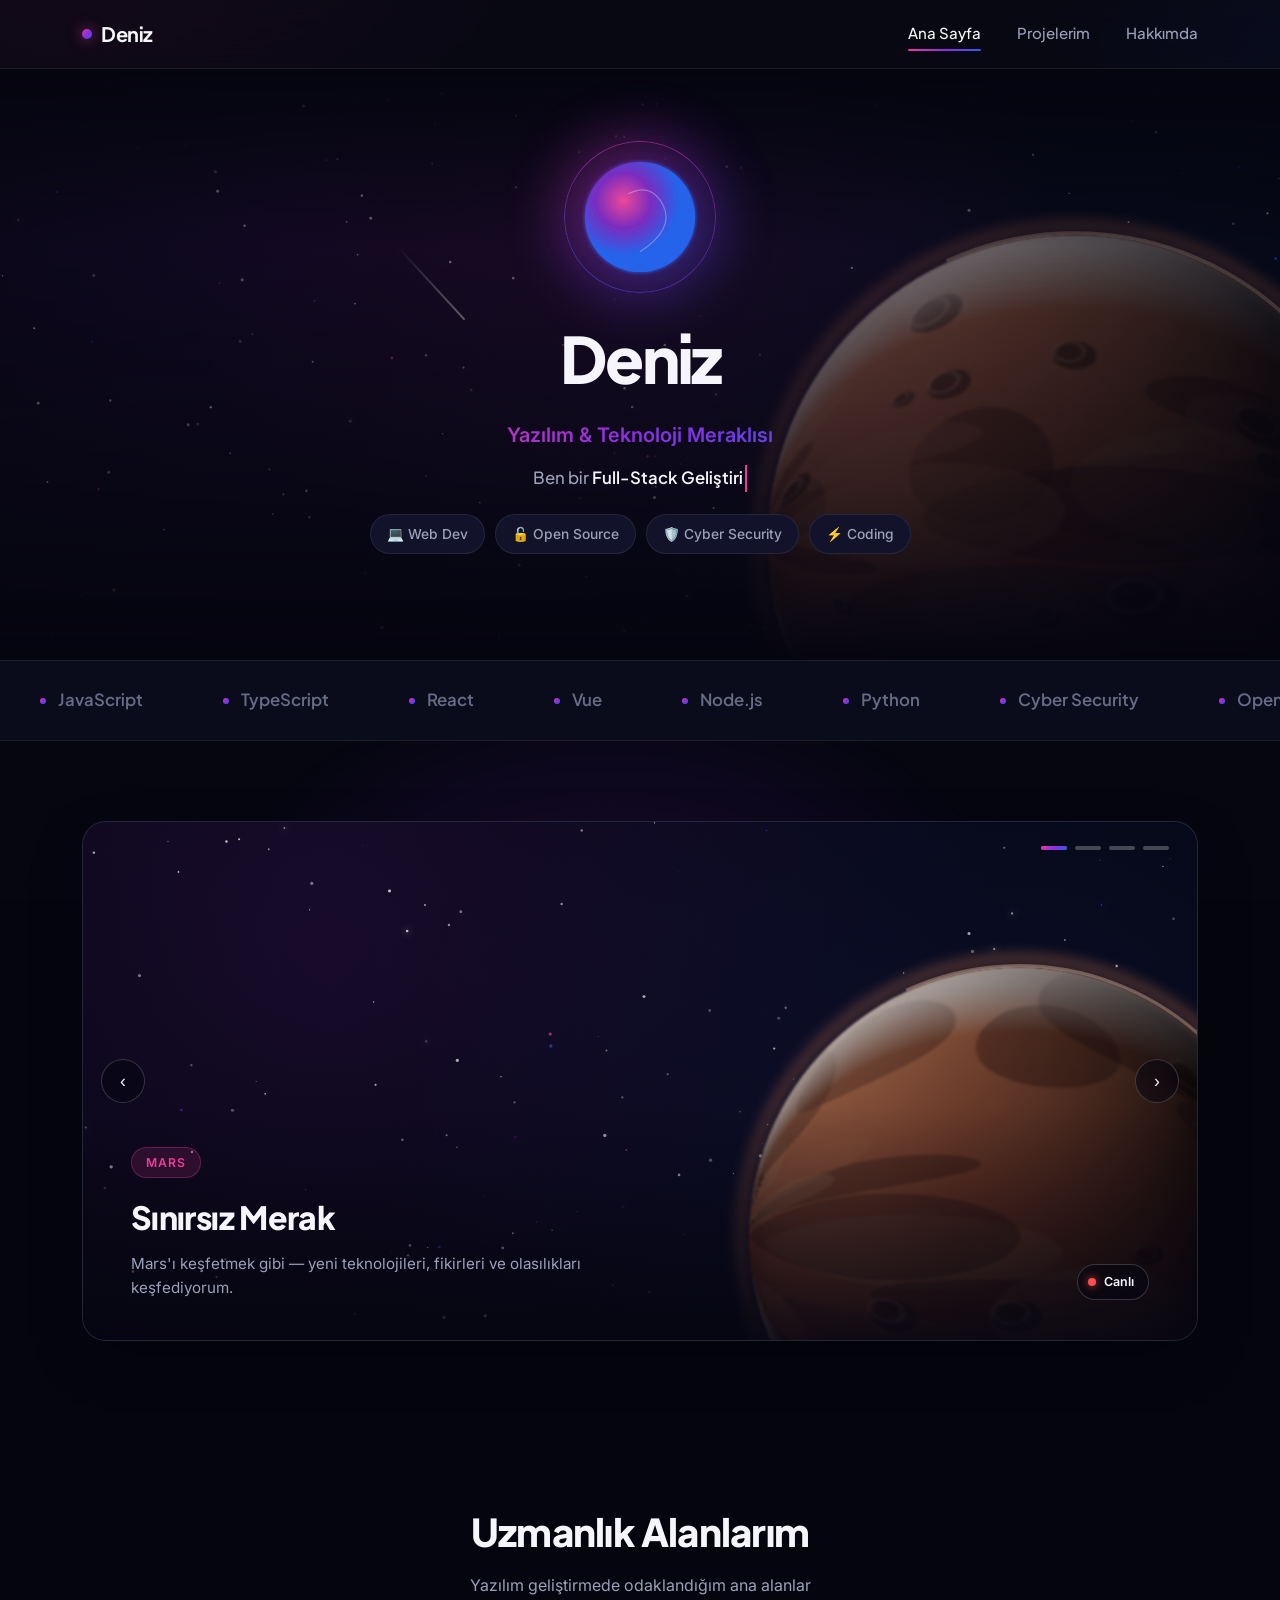
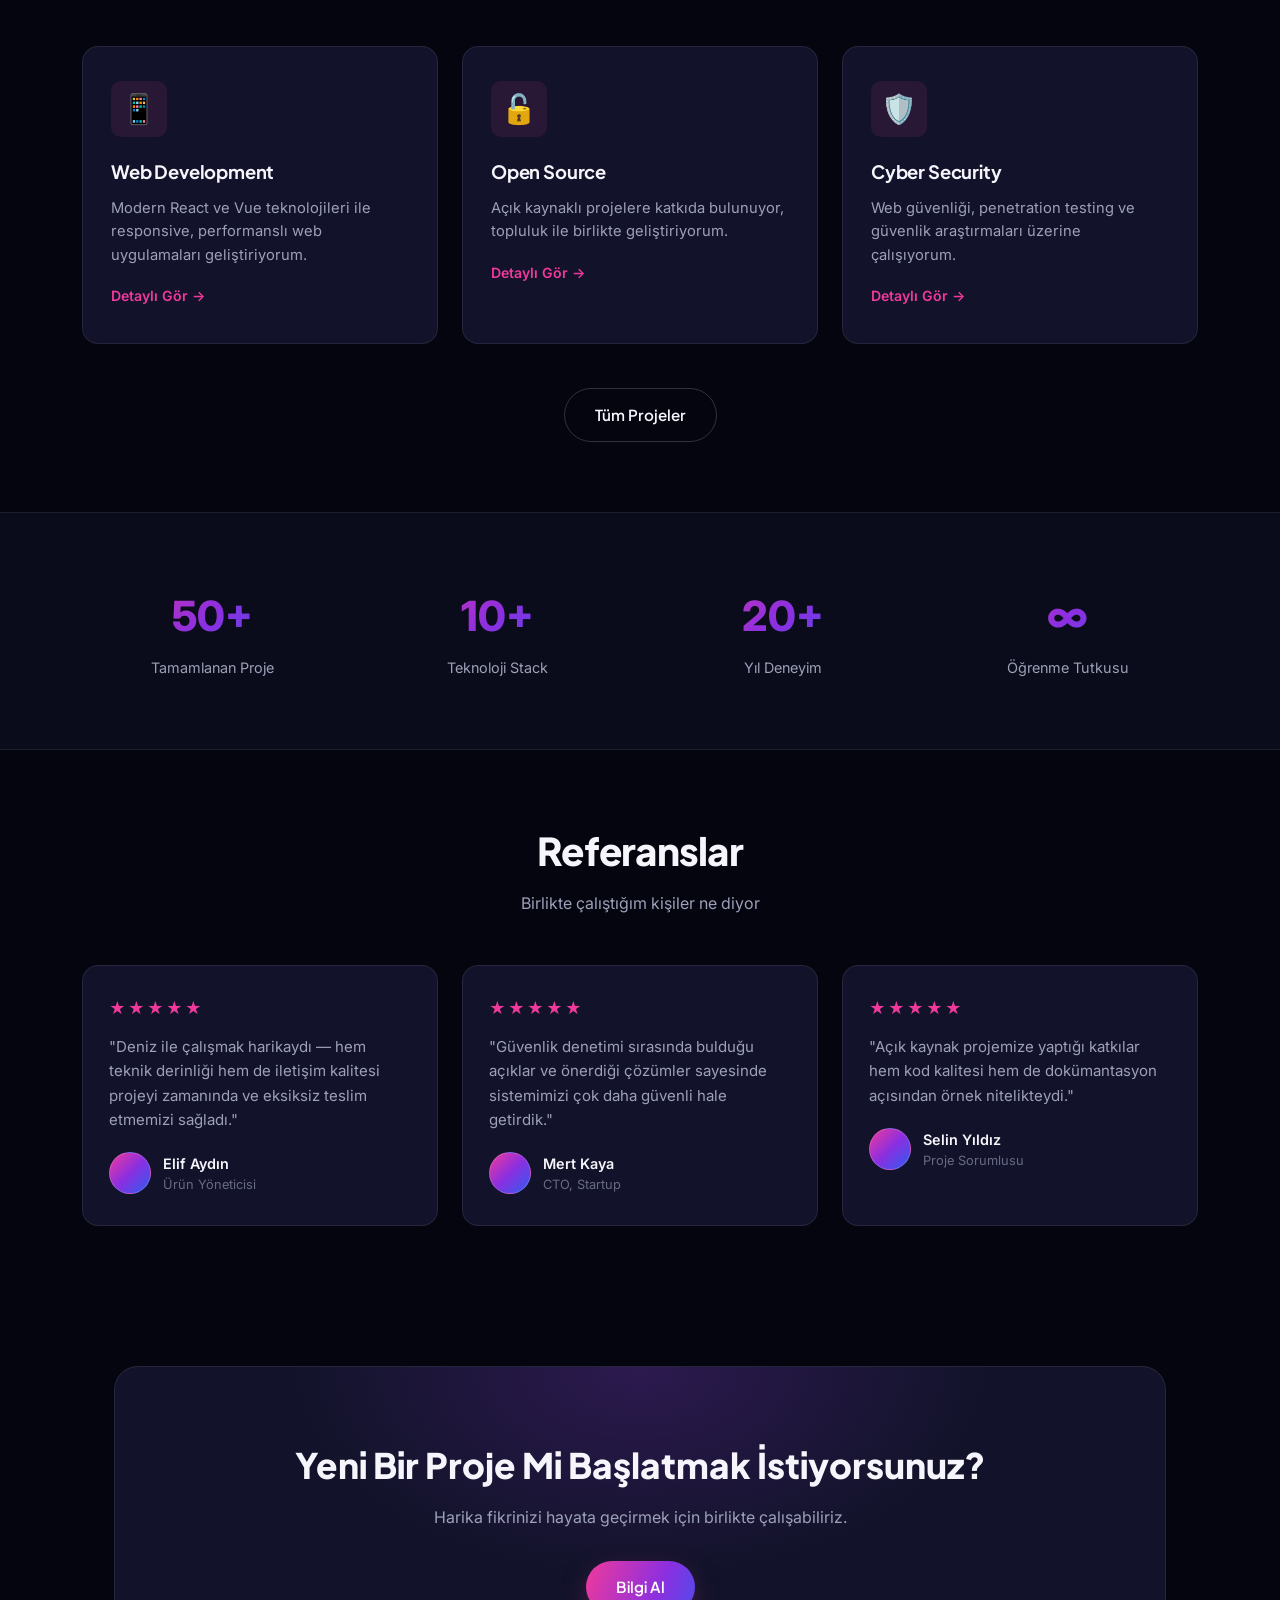
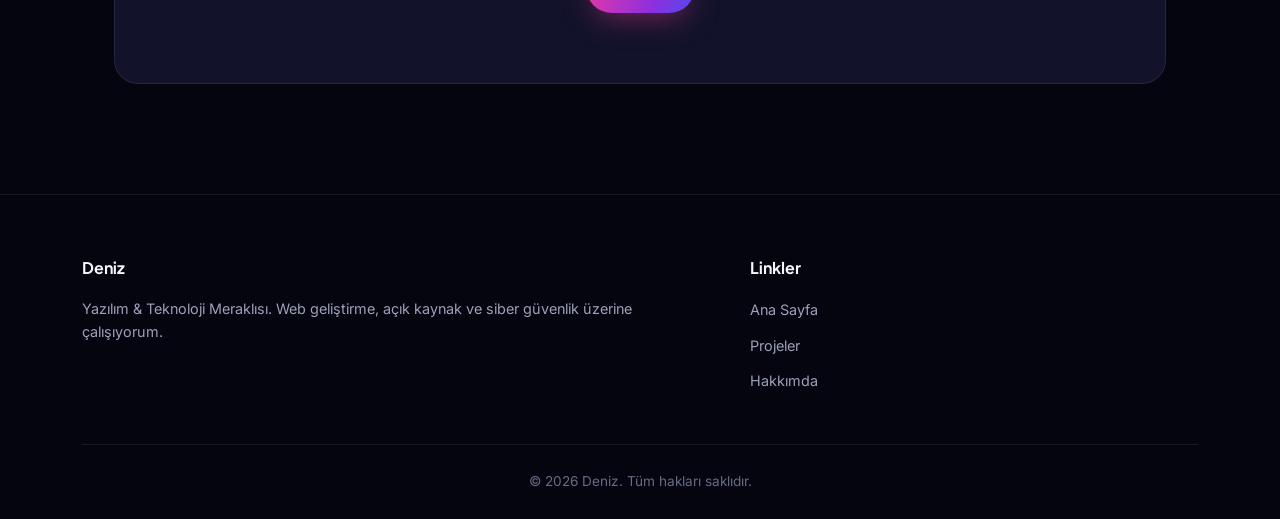
==== index.html @ e5eb1dd6 "99" ====
<!DOCTYPE html>
<html lang="tr">
<head>
    <meta charset="UTF-8">
    <meta name="viewport" content="width=device-width, initial-scale=1.0">
    <title>Deniz — Yazılım & Teknoloji Meraklısı</title>
    <link rel="icon" type="image/svg+xml" href="favicon.svg">
    <link rel="icon" type="image/png" sizes="32x32" href="favicon-32.png">
    <link rel="icon" type="image/png" sizes="16x16" href="favicon-16.png">
    <link rel="apple-touch-icon" sizes="180x180" href="apple-touch-icon.png">
    <link rel="shortcut icon" href="favicon.ico">
    <meta name="description" content="Deniz — web geliştirme, açık kaynak ve siber güvenlik üzerine çalışan yazılım meraklısı.">
    <link rel="stylesheet" href="style.css?v=3">
    <link href="https://fonts.googleapis.com/css2?family=Plus+Jakarta+Sans:wght@500;600;700;800&family=Inter:wght@400;500;600&display=swap" rel="stylesheet">
</head>
<body>
    <div class="gradient-bg"></div>
    <canvas id="fx-canvas"></canvas>

    <!-- Navigation -->
    <nav class="navbar">
        <div class="nav-container">
            <a href="index.html" class="logo">
                <span class="logo-dot"></span>
                Deniz
            </a>
            <ul class="nav-links">
                <li><a href="index.html" class="active">Ana Sayfa</a></li>
                <li><a href="projects.html">Projelerim</a></li>
                <li><a href="about.html">Hakkımda</a></li>
            </ul>
            <div class="hamburger">
                <span></span><span></span><span></span>
            </div>
        </div>
    </nav>


    <!-- Hero Section -->
    <section class="hero">
        <div class="hero-video-bg">
            <canvas class="space-scene" data-space-scene data-shooting-stars="true" data-planet="true"></canvas>
        </div>
        <div class="hero-content">
            <div class="orb-container">
                <div class="orb-ring"></div>
                <svg class="gradient-orb" viewBox="0 0 200 200" xmlns="http://www.w3.org/2000/svg">
                    <defs>
                        <radialGradient id="orbGradient" cx="35%" cy="35%">
                            <stop offset="0%" style="stop-color:#EC4899;stop-opacity:1" />
                            <stop offset="50%" style="stop-color:#7B2CBF;stop-opacity:1" />
                            <stop offset="100%" style="stop-color:#2563EB;stop-opacity:1" />
                        </radialGradient>
                        <filter id="glow">
                            <feGaussianBlur stdDeviation="4" result="coloredBlur"/>
                            <feMerge>
                                <feMergeNode in="coloredBlur"/>
                                <feMergeNode in="SourceGraphic"/>
                            </feMerge>
                        </filter>
                    </defs>
                    <circle cx="100" cy="100" r="95" fill="url(#orbGradient)" filter="url(#glow)"/>
                    <path d="M 80 60 Q 120 40, 140 80 T 100 160" stroke="rgba(255,255,255,0.3)" stroke-width="2" fill="none"/>
                </svg>
                <div class="orb-glow"></div>
            </div>

            <h1 class="hero-title">Deniz</h1>
            <p class="hero-subtitle">Yazılım & Teknoloji Meraklısı</p>
            <p class="hero-role-line">Ben bir <span class="type-target"></span><span class="cursor">&nbsp;</span></p>

            <div class="skill-badges">
                <span class="badge">💻 Web Dev</span>
                <span class="badge">🔓 Open Source</span>
                <span class="badge">🛡️ Cyber Security</span>
                <span class="badge">⚡ Coding</span>
            </div>
        </div>
    </section>

    <!-- Tech marquee -->
    <div class="marquee-section">
        <div class="marquee-track">
            <div class="marquee-item"><span class="dot"></span>JavaScript</div>
            <div class="marquee-item"><span class="dot"></span>TypeScript</div>
            <div class="marquee-item"><span class="dot"></span>React</div>
            <div class="marquee-item"><span class="dot"></span>Vue</div>
            <div class="marquee-item"><span class="dot"></span>Node.js</div>
            <div class="marquee-item"><span class="dot"></span>Python</div>
            <div class="marquee-item"><span class="dot"></span>Cyber Security</div>
            <div class="marquee-item"><span class="dot"></span>Open Source</div>
            <div class="marquee-item"><span class="dot"></span>JavaScript</div>
            <div class="marquee-item"><span class="dot"></span>TypeScript</div>
            <div class="marquee-item"><span class="dot"></span>React</div>
            <div class="marquee-item"><span class="dot"></span>Vue</div>
            <div class="marquee-item"><span class="dot"></span>Node.js</div>
            <div class="marquee-item"><span class="dot"></span>Python</div>
            <div class="marquee-item"><span class="dot"></span>Cyber Security</div>
            <div class="marquee-item"><span class="dot"></span>Open Source</div>
        </div>
    </div>

    <!-- Showcase Slider -->
    <section class="slider-section">
        <div class="container">
            <div class="slider">
                <div class="slide is-active" data-type="video">
                    <canvas class="slide-media space-scene" data-space-scene data-shooting-stars="true" data-planet="true"></canvas>
                    <div class="slide-caption">
                        <div class="slide-caption-text">
                            <span class="slide-tag">Mars</span>
                            <h3>Sınırsız Merak</h3>
                            <p>Mars'ı keşfetmek gibi — yeni teknolojileri, fikirleri ve olasılıkları keşfediyorum.</p>
                        </div>
                        <span class="slide-video-badge"><span class="rec-dot"></span>Canlı</span>
                    </div>
                </div>

                <div class="slide" data-type="image">
                    <img class="slide-media" src="https://picsum.photos/seed/deniz-web/1200/700" alt="Web geliştirme çalışma alanı" loading="lazy" onerror="this.style.display='none'">
                    <div class="slide-caption">
                        <div class="slide-caption-text">
                            <span class="slide-tag">Web Development</span>
                            <h3>Modern Arayüzler İnşa Ediyorum</h3>
                            <p>React ve Vue ile hızlı, responsive ve kullanıcı odaklı uygulamalar geliştiriyorum.</p>
                        </div>
                    </div>
                </div>

                <div class="slide" data-type="image">
                    <img class="slide-media" src="https://picsum.photos/seed/deniz-opensource/1200/700" alt="Açık kaynak topluluk çalışması" loading="lazy" onerror="this.style.display='none'">
                    <div class="slide-caption">
                        <div class="slide-caption-text">
                            <span class="slide-tag">Open Source</span>
                            <h3>Toplulukla Birlikte Üretiyorum</h3>
                            <p>Açık kaynaklı projelere katkı sağlıyor, bilgi ve deneyimi paylaşıyorum.</p>
                        </div>
                    </div>
                </div>

                <div class="slide" data-type="image">
                    <img class="slide-media" src="https://picsum.photos/seed/deniz-security/1200/700" alt="Siber güvenlik araştırması" loading="lazy" onerror="this.style.display='none'">
                    <div class="slide-caption">
                        <div class="slide-caption-text">
                            <span class="slide-tag">Cyber Security</span>
                            <h3>Güvenliği Önceliklendiriyorum</h3>
                            <p>Zafiyet analizleri, penetration testing ve güvenlik araştırmaları yapıyorum.</p>
                        </div>
                    </div>
                </div>

                <div class="slider-controls">
                    <button class="slider-arrow prev" type="button" aria-label="Önceki slayt">‹</button>
                    <button class="slider-arrow next" type="button" aria-label="Sonraki slayt">›</button>
                </div>
                <div class="slider-dots"></div>
            </div>
        </div>
    </section>

    <!-- Expertise -->
    <section class="featured-section">
        <div class="container">
            <h2 class="section-title reveal">Uzmanlık Alanlarım</h2>
            <p class="section-subtitle reveal">Yazılım geliştirmede odaklandığım ana alanlar</p>

            <div class="projects-grid">
                <div class="project-card reveal">
                    <div class="project-icon">📱</div>
                    <h3>Web Development</h3>
                    <p>Modern React ve Vue teknolojileri ile responsive, performanslı web uygulamaları geliştiriyorum.</p>
                    <a href="projects.html" class="link-arrow">Detaylı Gör →</a>
                </div>

                <div class="project-card reveal">
                    <div class="project-icon">🔓</div>
                    <h3>Open Source</h3>
                    <p>Açık kaynaklı projelere katkıda bulunuyor, topluluk ile birlikte geliştiriyorum.</p>
                    <a href="projects.html" class="link-arrow">Detaylı Gör →</a>
                </div>

                <div class="project-card reveal">
                    <div class="project-icon">🛡️</div>
                    <h3>Cyber Security</h3>
                    <p>Web güvenliği, penetration testing ve güvenlik araştırmaları üzerine çalışıyorum.</p>
                    <a href="projects.html" class="link-arrow">Detaylı Gör →</a>
                </div>
            </div>

            <div class="view-all reveal">
                <a href="projects.html" class="btn btn-secondary">Tüm Projeler</a>
            </div>
        </div>
    </section>

    <!-- Stats -->
    <section class="stats-section">
        <div class="container">
            <div class="stats-grid">
                <div class="stat-card reveal">
                    <div class="stat-number">50+</div>
                    <div class="stat-label">Tamamlanan Proje</div>
                </div>
                <div class="stat-card reveal">
                    <div class="stat-number">10+</div>
                    <div class="stat-label">Teknoloji Stack</div>
                </div>
                <div class="stat-card reveal">
                    <div class="stat-number">20+</div>
                    <div class="stat-label">Yıl Deneyim</div>
                </div>
                <div class="stat-card reveal">
                    <div class="stat-number">∞</div>
                    <div class="stat-label">Öğrenme Tutkusu</div>
                </div>
            </div>
        </div>
    </section>

    <!-- Testimonials -->
    <section class="testimonials-section">
        <div class="container">
            <h2 class="section-title reveal">Referanslar</h2>
            <p class="section-subtitle reveal">Birlikte çalıştığım kişiler ne diyor</p>

            <div class="testimonials-grid">
                <div class="testimonial-card reveal">
                    <div class="testimonial-stars">★★★★★</div>
                    <p>"Deniz ile çalışmak harikaydı — hem teknik derinliği hem de iletişim kalitesi projeyi zamanında ve eksiksiz teslim etmemizi sağladı."</p>
                    <div class="testimonial-author">
                        <div class="author-avatar"><img src="https://i.pravatar.cc/100?img=47" alt="Elif Aydın" loading="lazy" onerror="this.style.display='none'"></div>
                        <div>
                            <div class="author-name">Elif Aydın</div>
                            <div class="author-role">Ürün Yöneticisi</div>
                        </div>
                    </div>
                </div>

                <div class="testimonial-card reveal">
                    <div class="testimonial-stars">★★★★★</div>
                    <p>"Güvenlik denetimi sırasında bulduğu açıklar ve önerdiği çözümler sayesinde sistemimizi çok daha güvenli hale getirdik."</p>
                    <div class="testimonial-author">
                        <div class="author-avatar"><img src="https://i.pravatar.cc/100?img=13" alt="Mert Kaya" loading="lazy" onerror="this.style.display='none'"></div>
                        <div>
                            <div class="author-name">Mert Kaya</div>
                            <div class="author-role">CTO, Startup</div>
                        </div>
                    </div>
                </div>

                <div class="testimonial-card reveal">
                    <div class="testimonial-stars">★★★★★</div>
                    <p>"Açık kaynak projemize yaptığı katkılar hem kod kalitesi hem de dokümantasyon açısından örnek nitelikteydi."</p>
                    <div class="testimonial-author">
                        <div class="author-avatar"><img src="https://i.pravatar.cc/100?img=32" alt="Selin Yıldız" loading="lazy" onerror="this.style.display='none'"></div>
                        <div>
                            <div class="author-name">Selin Yıldız</div>
                            <div class="author-role">Proje Sorumlusu</div>
                        </div>
                    </div>
                </div>
            </div>
        </div>
    </section>

    <!-- CTA -->
    <section>
        <div class="container">
            <div class="cta-section reveal">
                <h2>Yeni Bir Proje Mi Başlatmak İstiyorsunuz?</h2>
                <p>Harika fikrinizi hayata geçirmek için birlikte çalışabiliriz.</p>
                <a href="contact.html" class="btn btn-primary">Bilgi Al</a>
            </div>
        </div>
    </section>

    <!-- Footer -->
    <footer class="footer">
        <div class="container">
            <div class="footer-content">
                <div class="footer-section">
                    <h4>Deniz</h4>
                    <p>Yazılım & Teknoloji Meraklısı. Web geliştirme, açık kaynak ve siber güvenlik üzerine çalışıyorum.</p>
                </div>
                <div class="footer-section">
                    <h4>Linkler</h4>
                    <ul>
                        <li><a href="index.html">Ana Sayfa</a></li>
                        <li><a href="projects.html">Projeler</a></li>
                        <li><a href="about.html">Hakkımda</a></li>
                    </ul>
                </div>
            </div>
            <div class="footer-bottom">
                <p>&copy; 2026 Deniz. Tüm hakları saklıdır.</p>
            </div>
        </div>
    </footer>

    <script src="script.js?v=3"></script>
</body>
</html>
---- style.css ----
/* ============================================================
   Deniz — Portfolio
   Layout patterns inspired by Kitzu / Reeni portfolio templates,
   restyled with Deniz's own brand palette & fonts.
   ============================================================ */

:root {
    --pink: #F0399B;
    --purple: #8B2FE0;
    --blue: #2E5CF0;
    --gradient: linear-gradient(135deg, var(--pink) 0%, var(--purple) 50%, var(--blue) 100%);
    --gradient-shimmer: linear-gradient(110deg, var(--pink) 0%, var(--purple) 30%, var(--blue) 55%, var(--purple) 75%, var(--pink) 100%);

    --bg: #050510;
    --bg-alt: #0B0C1B;
    --surface: #12132a;
    --surface-hover: #1A1C38;
    --border: rgba(255, 255, 255, 0.08);
    --border-hover: rgba(255, 255, 255, 0.18);

    --text: #F5F5FB;
    --text-muted: #9CA0B8;
    --text-dim: #676B85;

    --radius-sm: 10px;
    --radius: 16px;
    --radius-lg: 24px;

    --shadow: 0 20px 60px -20px rgba(0, 0, 0, 0.7);
    --transition: all 0.3s cubic-bezier(0.4, 0, 0.2, 1);
}

* { margin: 0; padding: 0; box-sizing: border-box; }

html { scroll-behavior: smooth; }

body {
    font-family: 'Inter', -apple-system, BlinkMacSystemFont, sans-serif;
    background: var(--bg);
    color: var(--text);
    line-height: 1.6;
    overflow-x: hidden;
    position: relative;
}

h1, h2, h3, h4, .logo, .btn, .nav-links a {
    font-family: 'Plus Jakarta Sans', sans-serif;
}

a { text-decoration: none; color: inherit; }
ul { list-style: none; }
img { max-width: 100%; display: block; }

.container {
    max-width: 1180px;
    margin: 0 auto;
    padding: 0 32px;
}

/* ---------- Ambient background ---------- */
.gradient-bg {
    position: fixed;
    inset: 0;
    z-index: -3;
    overflow: hidden;
    background: var(--bg);
}

.gradient-bg::before {
    content: '';
    position: absolute;
    inset: -10%;
    background:
        radial-gradient(ellipse 900px 620px at 12% -8%, rgba(240, 57, 155, 0.24), transparent 60%),
        radial-gradient(ellipse 820px 720px at 108% 18%, rgba(46, 92, 240, 0.26), transparent 60%),
        radial-gradient(ellipse 760px 640px at 48% 106%, rgba(139, 47, 224, 0.22), transparent 60%),
        radial-gradient(ellipse 500px 500px at 60% 40%, rgba(240, 57, 155, 0.08), transparent 65%);
    animation: bg-drift 22s ease-in-out infinite alternate;
    filter: blur(4px);
}

.gradient-bg::after {
    content: '';
    position: absolute;
    inset: 0;
    opacity: 0.05;
    mix-blend-mode: overlay;
    pointer-events: none;
    background-image: url("data:image/svg+xml,%3Csvg xmlns='http://www.w3.org/2000/svg' width='140' height='140'%3E%3Cfilter id='n'%3E%3CfeTurbulence type='fractalNoise' baseFrequency='0.85' numOctaves='2' stitchTiles='stitch'/%3E%3C/filter%3E%3Crect width='100%25' height='100%25' filter='url(%23n)'/%3E%3C/svg%3E");
}

@keyframes bg-drift {
    0%   { transform: translate3d(0, 0, 0) scale(1); }
    50%  { transform: translate3d(-2%, 1.5%, 0) scale(1.04); }
    100% { transform: translate3d(2%, -1%, 0) scale(1.02); }
}

/* Canvas ember/particle layer, sits above the gradient wash, below content */
#fx-canvas {
    position: fixed;
    inset: 0;
    z-index: -2;
    width: 100%;
    height: 100%;
    pointer-events: none;
}

@media (prefers-reduced-motion: reduce) {
    .gradient-bg::before { animation: none; }
}

/* ---------- Navbar ---------- */
.navbar {
    position: sticky;
    top: 0;
    z-index: 100;
    background: rgba(10, 11, 20, 0.72);
    backdrop-filter: blur(16px) saturate(140%);
    -webkit-backdrop-filter: blur(16px) saturate(140%);
    border-bottom: 1px solid var(--border);
}

.nav-container {
    max-width: 1180px;
    margin: 0 auto;
    padding: 18px 32px;
    display: flex;
    align-items: center;
    justify-content: space-between;
}

.logo {
    font-weight: 700;
    font-size: 1.25rem;
    display: flex;
    align-items: center;
    gap: 9px;
    letter-spacing: -0.02em;
}

.logo-dot {
    width: 10px;
    height: 10px;
    border-radius: 50%;
    background: var(--gradient);
    box-shadow: 0 0 14px rgba(236, 72, 153, 0.7);
}

.nav-links {
    display: flex;
    align-items: center;
    gap: 36px;
}

.nav-links a {
    font-size: 0.94rem;
    font-weight: 500;
    color: var(--text-muted);
    transition: var(--transition);
    position: relative;
    padding: 6px 0;
}

.nav-links a:hover,
.nav-links a.active {
    color: var(--text);
}

.nav-links a.active::after {
    content: '';
    position: absolute;
    left: 0; right: 0; bottom: -3px;
    height: 2px;
    background: var(--gradient);
    border-radius: 2px;
}

.nav-links a.cta-link {
    color: var(--text);
    background: var(--gradient);
    padding: 9px 20px;
    border-radius: 999px;
    font-weight: 600;
}

.nav-links a.cta-link::after { display: none; }

.hamburger {
    display: none;
    flex-direction: column;
    gap: 5px;
    cursor: pointer;
}

.hamburger span {
    width: 22px;
    height: 2px;
    background: var(--text);
    border-radius: 2px;
    transition: var(--transition);
}

/* ---------- Buttons ---------- */
.btn {
    display: inline-flex;
    align-items: center;
    justify-content: center;
    gap: 8px;
    padding: 14px 30px;
    border-radius: 999px;
    font-weight: 600;
    font-size: 0.95rem;
    cursor: pointer;
    border: none;
    transition: var(--transition);
    white-space: nowrap;
    position: relative;
    overflow: hidden;
    isolation: isolate;
}

.btn::before {
    content: '';
    position: absolute;
    inset: 0;
    background: linear-gradient(115deg, transparent 20%, rgba(255, 255, 255, 0.35) 42%, rgba(255, 255, 255, 0.35) 46%, transparent 65%);
    transform: translateX(-120%);
    transition: transform 0.65s cubic-bezier(0.4, 0, 0.2, 1);
    z-index: 1;
    pointer-events: none;
}

.btn:hover::before { transform: translateX(120%); }

.btn-primary {
    background: var(--gradient-shimmer);
    background-size: 220% 220%;
    color: #fff;
    box-shadow: 0 10px 30px -8px rgba(240, 57, 155, 0.5);
    animation: btn-shift 6s ease infinite;
}

.btn-primary:hover {
    transform: translateY(-2px);
    box-shadow: 0 16px 40px -8px rgba(240, 57, 155, 0.7);
}

@keyframes btn-shift {
    0%, 100% { background-position: 0% 50%; }
    50% { background-position: 100% 50%; }
}

.btn-secondary {
    background: transparent;
    color: var(--text);
    border: 1px solid var(--border-hover);
}

.btn-secondary:hover {
    background: var(--surface-hover);
    border-color: rgba(255, 255, 255, 0.28);
    transform: translateY(-2px);
}

/* ---------- Page hero (sub-pages) ---------- */
.page-hero {
    padding: 100px 0 60px;
    text-align: center;
}

.eyebrow {
    display: inline-block;
    font-size: 0.8rem;
    font-weight: 600;
    letter-spacing: 0.06em;
    text-transform: uppercase;
    color: var(--pink);
    background: rgba(236, 72, 153, 0.1);
    border: 1px solid rgba(236, 72, 153, 0.25);
    padding: 6px 16px;
    border-radius: 999px;
    margin-bottom: 20px;
}

.page-hero h1 {
    font-size: clamp(2.2rem, 5vw, 3.2rem);
    font-weight: 800;
    letter-spacing: -0.02em;
    margin-bottom: 14px;
}

.page-hero p {
    color: var(--text-muted);
    font-size: 1.05rem;
    max-width: 560px;
    margin: 0 auto;
}

.gradient-text {
    background: var(--gradient);
    -webkit-background-clip: text;
    background-clip: text;
    -webkit-text-fill-color: transparent;
}

/* ---------- Hero (home) ---------- */
.hero {
    padding: 90px 0 70px;
    text-align: center;
    position: relative;
    overflow: hidden;
}

.hero-video-bg {
    position: absolute;
    inset: 0;
    z-index: 0;
    overflow: hidden;
}

.hero-video-bg video,
.hero-video-bg img {
    display: block;
    width: 100%;
    height: 100%;
    object-fit: cover;
    opacity: 0.5;
}

.hero-video-bg canvas {
    display: block;
    width: 100%;
    height: 100%;
}

.space-scene { background: #05060f; }

.hero-video-bg::after {
    content: '';
    position: absolute;
    inset: 0;
    background:
        linear-gradient(180deg, var(--bg) 0%, rgba(5, 5, 16, 0.55) 30%, rgba(5, 5, 16, 0.75) 70%, var(--bg) 100%),
        radial-gradient(ellipse 700px 500px at 50% 35%, rgba(240, 57, 155, 0.12), transparent 65%);
}

.hero-content {
    max-width: 720px;
    margin: 0 auto;
    padding: 0 32px;
    position: relative;
    z-index: 1;
}

.hero-content > * {
    opacity: 0;
    animation: hero-rise 0.9s cubic-bezier(0.16, 1, 0.3, 1) forwards;
}

.hero-content > *:nth-child(1) { animation-delay: 0.05s; }
.hero-content > *:nth-child(2) { animation-delay: 0.18s; }
.hero-content > *:nth-child(3) { animation-delay: 0.28s; }
.hero-content > *:nth-child(4) { animation-delay: 0.38s; }
.hero-content > *:nth-child(5) { animation-delay: 0.48s; }
.hero-content > *:nth-child(6) { animation-delay: 0.58s; }
.hero-content > *:nth-child(7) { animation-delay: 0.68s; }

@keyframes hero-rise {
    from { opacity: 0; transform: translateY(22px); }
    to   { opacity: 1; transform: translateY(0); }
}

.orb-container {
    position: relative;
    width: 116px;
    height: 116px;
    margin: 0 auto 32px;
}

.orb-ring {
    position: absolute;
    inset: -18px;
    border-radius: 50%;
    border: 1px solid transparent;
    background: conic-gradient(from 0deg, var(--pink), var(--purple), var(--blue), var(--pink)) border-box;
    -webkit-mask: linear-gradient(#000 0 0) padding-box, linear-gradient(#000 0 0);
    -webkit-mask-composite: xor;
    mask-composite: exclude;
    padding: 1px;
    opacity: 0.55;
    animation: spin-slow 10s linear infinite;
}

@keyframes spin-slow {
    to { transform: rotate(360deg); }
}

.gradient-orb {
    width: 100%;
    height: 100%;
    position: relative;
    z-index: 2;
    animation: float 6s ease-in-out infinite;
}

.orb-glow {
    position: absolute;
    inset: -20px;
    background: var(--gradient);
    filter: blur(30px);
    opacity: 0.45;
    border-radius: 50%;
    z-index: 1;
    animation: pulse-glow 4s ease-in-out infinite;
}

@keyframes float {
    0%, 100% { transform: translateY(0) rotate(0deg); }
    50% { transform: translateY(-10px) rotate(4deg); }
}

@keyframes pulse-glow {
    0%, 100% { opacity: 0.35; transform: scale(1); }
    50% { opacity: 0.55; transform: scale(1.1); }
}

.hero-title {
    font-size: clamp(2.6rem, 6vw, 4rem);
    font-weight: 800;
    letter-spacing: -0.03em;
    margin-bottom: 10px;
}

.hero-subtitle {
    font-size: 1.25rem;
    font-weight: 600;
    background: var(--gradient);
    -webkit-background-clip: text;
    background-clip: text;
    -webkit-text-fill-color: transparent;
    margin-bottom: 14px;
}

.hero-role-line {
    font-family: 'Plus Jakarta Sans', sans-serif;
    font-size: 1.05rem;
    font-weight: 500;
    color: var(--text-muted);
    margin-bottom: 22px;
    min-height: 1.4em;
}

.hero-role-line .type-target {
    color: var(--text);
    font-weight: 600;
}

.hero-role-line .cursor {
    display: inline-block;
    width: 2px;
    margin-left: 2px;
    background: var(--pink);
    animation: blink 1s step-end 6;
}

.hero-role-line .cursor.done { animation: none; opacity: 0; }

@keyframes blink {
    0%, 100% { opacity: 1; }
    50% { opacity: 0; }
}

.hero-description {
    color: var(--text-muted);
    font-size: 1.05rem;
    max-width: 520px;
    margin: 0 auto 30px;
}

.skill-badges {
    display: flex;
    flex-wrap: wrap;
    justify-content: center;
    gap: 10px;
    margin-bottom: 36px;
}

.badge {
    font-size: 0.86rem;
    font-weight: 500;
    color: var(--text-muted);
    background: var(--surface);
    border: 1px solid var(--border);
    padding: 8px 16px;
    border-radius: 999px;
    transition: var(--transition);
}

.badge:hover {
    border-color: var(--border-hover);
    transform: translateY(-2px);
    color: var(--text);
}

.cta-buttons {
    display: flex;
    flex-wrap: wrap;
    justify-content: center;
    gap: 14px;
}

/* ---------- Section headers ---------- */
.section-title {
    font-size: clamp(1.8rem, 3.6vw, 2.4rem);
    font-weight: 800;
    letter-spacing: -0.02em;
    text-align: center;
    margin-bottom: 10px;
}

.section-subtitle {
    text-align: center;
    color: var(--text-muted);
    max-width: 480px;
    margin: 0 auto 48px;
}

section { padding: 70px 0; }

/* ---------- Expertise / service cards ---------- */
.projects-grid {
    display: grid;
    grid-template-columns: repeat(3, 1fr);
    gap: 24px;
}

.project-card {
    background: var(--surface);
    border: 1px solid var(--border);
    border-radius: var(--radius);
    padding: 34px 28px;
    transition: var(--transition);
}

.project-card:hover {
    transform: translateY(-6px);
    border-color: var(--border-hover);
    box-shadow: var(--shadow);
    background: var(--surface-hover);
}

.project-icon {
    font-size: 1.8rem;
    width: 56px;
    height: 56px;
    display: flex;
    align-items: center;
    justify-content: center;
    background: rgba(236, 72, 153, 0.1);
    border-radius: var(--radius-sm);
    margin-bottom: 20px;
}

.project-card h3 {
    font-size: 1.15rem;
    margin-bottom: 10px;
    letter-spacing: -0.01em;
}

.project-card p {
    color: var(--text-muted);
    font-size: 0.92rem;
    margin-bottom: 16px;
}

.link-arrow {
    font-size: 0.88rem;
    font-weight: 600;
    color: var(--pink);
    transition: var(--transition);
}

.link-arrow:hover { gap: 10px; }

.view-all { text-align: center; margin-top: 44px; }

/* ---------- Stats ---------- */
.stats-section {
    background: var(--bg-alt);
    border-top: 1px solid var(--border);
    border-bottom: 1px solid var(--border);
}

.stats-grid {
    display: grid;
    grid-template-columns: repeat(4, 1fr);
    gap: 24px;
    text-align: center;
}

.stat-number {
    font-size: clamp(2rem, 4vw, 2.6rem);
    font-weight: 800;
    background: var(--gradient);
    -webkit-background-clip: text;
    background-clip: text;
    -webkit-text-fill-color: transparent;
    margin-bottom: 6px;
}

.stat-label {
    color: var(--text-muted);
    font-size: 0.9rem;
}

/* ---------- Testimonials ---------- */
.testimonials-grid {
    display: grid;
    grid-template-columns: repeat(3, 1fr);
    gap: 24px;
}

.testimonial-card {
    background: var(--surface);
    border: 1px solid var(--border);
    border-radius: var(--radius);
    padding: 30px 26px;
}

.testimonial-stars { color: var(--pink); margin-bottom: 14px; letter-spacing: 2px; }

.testimonial-card p {
    color: var(--text-muted);
    font-size: 0.94rem;
    margin-bottom: 20px;
}

.testimonial-author {
    display: flex;
    align-items: center;
    gap: 12px;
}

.author-avatar {
    width: 42px;
    height: 42px;
    border-radius: 50%;
    background: var(--gradient);
    display: flex;
    align-items: center;
    justify-content: center;
    font-weight: 700;
    font-size: 0.85rem;
    flex-shrink: 0;
    overflow: hidden;
    border: 1px solid var(--border-hover);
}

.author-avatar img {
    width: 100%;
    height: 100%;
    object-fit: cover;
}

.author-name { font-weight: 600; font-size: 0.9rem; }
.author-role { color: var(--text-dim); font-size: 0.8rem; }

/* ---------- CTA section ---------- */
.cta-section {
    text-align: center;
    background: var(--surface);
    margin: 0 32px;
    border-radius: var(--radius-lg);
    border: 1px solid var(--border);
    padding: 70px 32px;
    position: relative;
    overflow: hidden;
}

.cta-section::before {
    content: '';
    position: absolute;
    inset: 0;
    background: radial-gradient(ellipse 500px 300px at 50% 0%, rgba(123, 44, 191, 0.25), transparent 70%);
    pointer-events: none;
}

.cta-section h2 {
    font-size: clamp(1.6rem, 3.4vw, 2.2rem);
    font-weight: 800;
    margin-bottom: 12px;
    position: relative;
}

.cta-section p {
    color: var(--text-muted);
    margin-bottom: 30px;
    position: relative;
}

.cta-section .btn { position: relative; }

/* ---------- About page: bio ---------- */
.about-grid {
    display: grid;
    grid-template-columns: 340px 1fr;
    gap: 56px;
    align-items: start;
}

.about-photo {
    aspect-ratio: 1;
    border-radius: var(--radius-lg);
    background: var(--surface);
    border: 1px solid var(--border);
    display: flex;
    align-items: center;
    justify-content: center;
    position: relative;
    overflow: hidden;
}

.about-photo .avatar-glow {
    position: absolute;
    inset: -40%;
    background: var(--gradient);
    filter: blur(60px);
    opacity: 0.35;
}

.about-photo img {
    position: relative;
    z-index: 1;
    width: 100%;
    height: 100%;
    object-fit: cover;
}

.about-photo::after {
    content: '';
    position: absolute;
    inset: 0;
    z-index: 2;
    box-shadow: inset 0 0 0 1px rgba(255, 255, 255, 0.06);
    background: linear-gradient(180deg, transparent 55%, rgba(5, 5, 16, 0.55) 100%);
    pointer-events: none;
}

.about-photo-meta {
    margin-top: 20px;
    display: flex;
    flex-direction: column;
    gap: 12px;
}

.meta-row {
    display: flex;
    justify-content: space-between;
    font-size: 0.88rem;
    padding-bottom: 12px;
    border-bottom: 1px solid var(--border);
    color: var(--text-muted);
}

.meta-row span:last-child { color: var(--text); font-weight: 500; }

.about-body h2 {
    font-size: 1.9rem;
    font-weight: 800;
    letter-spacing: -0.02em;
    margin-bottom: 18px;
}

.about-body p {
    color: var(--text-muted);
    margin-bottom: 16px;
    font-size: 1rem;
}

.about-icons {
    display: flex;
    gap: 10px;
    margin: 24px 0 8px;
    flex-wrap: wrap;
}

/* ---------- Skill bars ---------- */
.skills-block { margin-top: 40px; }

.skill-row { margin-bottom: 20px; }

.skill-row-top {
    display: flex;
    justify-content: space-between;
    font-size: 0.9rem;
    font-weight: 500;
    margin-bottom: 8px;
}

.skill-row-top span:last-child { color: var(--text-dim); }

.skill-track {
    height: 8px;
    background: var(--surface);
    border: 1px solid var(--border);
    border-radius: 999px;
    overflow: hidden;
}

.skill-fill {
    height: 100%;
    border-radius: 999px;
    background: var(--gradient);
    width: 0;
    transition: width 1.2s cubic-bezier(0.4, 0, 0.2, 1);
}

/* ---------- Timeline ---------- */
.timeline-wrap {
    display: grid;
    grid-template-columns: 1fr 1fr;
    gap: 56px;
    margin-top: 20px;
}

.timeline-col h3 {
    font-size: 1.2rem;
    margin-bottom: 28px;
    display: flex;
    align-items: center;
    gap: 10px;
}

.timeline-col h3::before {
    content: '';
    width: 8px;
    height: 8px;
    border-radius: 50%;
    background: var(--gradient);
}

.timeline-item {
    position: relative;
    padding-left: 26px;
    padding-bottom: 30px;
    border-left: 2px solid var(--border);
}

.timeline-item:last-child { padding-bottom: 0; border-left-color: transparent; }

.timeline-item::before {
    content: '';
    position: absolute;
    left: -6px;
    top: 2px;
    width: 10px;
    height: 10px;
    border-radius: 50%;
    background: var(--gradient);
    box-shadow: 0 0 0 4px var(--bg);
}

.timeline-date {
    font-size: 0.78rem;
    font-weight: 600;
    color: var(--pink);
    text-transform: uppercase;
    letter-spacing: 0.04em;
}

.timeline-item h4 {
    font-size: 1rem;
    margin: 6px 0 6px;
}

.timeline-item p {
    color: var(--text-muted);
    font-size: 0.9rem;
}

/* ---------- Portfolio / projects page ---------- */
.filter-bar {
    display: flex;
    justify-content: center;
    gap: 10px;
    flex-wrap: wrap;
    margin-bottom: 44px;
}

.filter-btn {
    padding: 9px 20px;
    border-radius: 999px;
    border: 1px solid var(--border);
    background: var(--surface);
    color: var(--text-muted);
    font-size: 0.88rem;
    font-weight: 500;
    cursor: pointer;
    transition: var(--transition);
}

.filter-btn:hover { color: var(--text); border-color: var(--border-hover); }

.filter-btn.active {
    background: var(--gradient);
    color: #fff;
    border-color: transparent;
}

.portfolio-grid {
    display: grid;
    grid-template-columns: repeat(3, 1fr);
    gap: 26px;
}

.portfolio-item {
    background: var(--surface);
    border: 1px solid var(--border);
    border-radius: var(--radius);
    overflow: hidden;
    transition: var(--transition);
}

.portfolio-item.hidden { display: none; }

.portfolio-item:hover {
    transform: translateY(-6px);
    border-color: var(--border-hover);
    box-shadow: var(--shadow);
}

.portfolio-thumb {
    aspect-ratio: 16/10;
    background: var(--gradient);
    position: relative;
    overflow: hidden;
}

.portfolio-thumb img {
    width: 100%;
    height: 100%;
    object-fit: cover;
    transition: transform 0.6s cubic-bezier(0.4, 0, 0.2, 1);
}

.portfolio-item:hover .portfolio-thumb img {
    transform: scale(1.08);
}

.portfolio-thumb::after {
    content: '';
    position: absolute;
    inset: 0;
    background: linear-gradient(180deg, rgba(5,5,16,0) 40%, rgba(5,5,16,0.65) 100%);
}

.portfolio-tag {
    position: absolute;
    top: 14px;
    left: 14px;
    background: rgba(10, 11, 20, 0.55);
    backdrop-filter: blur(6px);
    padding: 5px 13px;
    border-radius: 999px;
    font-size: 0.72rem;
    font-weight: 600;
    z-index: 2;
    letter-spacing: 0.02em;
}

.portfolio-body { padding: 22px 24px 26px; }

.portfolio-body h3 { font-size: 1.05rem; margin-bottom: 8px; }

.portfolio-body p {
    color: var(--text-muted);
    font-size: 0.88rem;
    margin-bottom: 14px;
}

.portfolio-stack {
    display: flex;
    gap: 6px;
    flex-wrap: wrap;
}

.stack-chip {
    font-size: 0.72rem;
    color: var(--text-dim);
    background: var(--bg-alt);
    border: 1px solid var(--border);
    padding: 3px 10px;
    border-radius: 999px;
}

/* ---------- Contact page ---------- */
.contact-grid {
    display: grid;
    grid-template-columns: 1fr 1.2fr;
    gap: 48px;
    align-items: start;
}

.contact-info-card {
    background: var(--surface);
    border: 1px solid var(--border);
    border-radius: var(--radius);
    padding: 30px;
    display: flex;
    gap: 16px;
    align-items: flex-start;
    margin-bottom: 16px;
}

.contact-info-icon {
    width: 44px;
    height: 44px;
    border-radius: var(--radius-sm);
    background: rgba(236, 72, 153, 0.12);
    display: flex;
    align-items: center;
    justify-content: center;
    font-size: 1.3rem;
    flex-shrink: 0;
}

.contact-info-card h4 { font-size: 0.98rem; margin-bottom: 4px; }
.contact-info-card p { color: var(--text-muted); font-size: 0.88rem; }

.contact-form {
    background: var(--surface);
    border: 1px solid var(--border);
    border-radius: var(--radius-lg);
    padding: 38px;
}

.form-row {
    display: grid;
    grid-template-columns: 1fr 1fr;
    gap: 18px;
}

.form-group { margin-bottom: 20px; }

.form-group label {
    display: block;
    font-size: 0.85rem;
    font-weight: 500;
    margin-bottom: 8px;
    color: var(--text-muted);
}

.form-group input,
.form-group textarea {
    width: 100%;
    background: var(--bg-alt);
    border: 1px solid var(--border);
    border-radius: var(--radius-sm);
    padding: 13px 16px;
    color: var(--text);
    font-family: inherit;
    font-size: 0.94rem;
    transition: var(--transition);
}

.form-group input:focus,
.form-group textarea:focus {
    outline: none;
    border-color: var(--pink);
    background: var(--bg);
}

.form-group textarea { resize: vertical; min-height: 130px; }

.form-note {
    font-size: 0.82rem;
    color: var(--text-dim);
    margin-top: 14px;
}

.form-success {
    display: none;
    background: rgba(37, 99, 235, 0.1);
    border: 1px solid rgba(37, 99, 235, 0.3);
    color: #93c5fd;
    padding: 14px 18px;
    border-radius: var(--radius-sm);
    font-size: 0.88rem;
    margin-bottom: 20px;
}

.form-success.show { display: block; }

/* ---------- Footer ---------- */
.footer {
    border-top: 1px solid var(--border);
    padding: 60px 0 26px;
    margin-top: 40px;
}

.footer-content {
    display: grid;
    grid-template-columns: 1.4fr 1fr;
    gap: 40px;
    margin-bottom: 40px;
}

.footer-section h4 {
    font-size: 1rem;
    margin-bottom: 16px;
}

.footer-section p { color: var(--text-muted); font-size: 0.9rem; }

.footer-section ul li { margin-bottom: 10px; }

.footer-section ul a {
    color: var(--text-muted);
    font-size: 0.9rem;
    transition: var(--transition);
}

.footer-section ul a:hover { color: var(--text); }

.footer-bottom {
    text-align: center;
    padding-top: 26px;
    border-top: 1px solid var(--border);
    color: var(--text-dim);
    font-size: 0.85rem;
}

/* ---------- Scroll cue ---------- */
.scroll-cue {
    position: absolute;
    left: 50%;
    bottom: 18px;
    z-index: 2;
    transform: translateX(-50%);
    display: flex;
    flex-direction: column;
    align-items: center;
    gap: 8px;
    color: var(--text-dim);
    font-size: 0.72rem;
    letter-spacing: 0.12em;
    text-transform: uppercase;
    opacity: 0;
    animation: hero-rise 0.8s ease forwards;
    animation-delay: 0.85s;
}

.scroll-cue .scroll-line {
    width: 1px;
    height: 30px;
    background: linear-gradient(to bottom, var(--pink), transparent);
    position: relative;
    overflow: hidden;
}

.scroll-cue .scroll-line::after {
    content: '';
    position: absolute;
    left: 0; top: -100%;
    width: 100%; height: 100%;
    background: linear-gradient(to bottom, transparent, var(--text));
    animation: scroll-dot 1.8s ease-in-out infinite;
}

@keyframes scroll-dot {
    0% { top: -100%; }
    60%, 100% { top: 100%; }
}

/* ---------- Marquee strip ---------- */
.marquee-section {
    padding: 0;
    border-top: 1px solid var(--border);
    border-bottom: 1px solid var(--border);
    background: var(--bg-alt);
    overflow: hidden;
}

.marquee-track {
    display: flex;
    width: max-content;
    animation: marquee-scroll 28s linear infinite;
}

.marquee-track:hover { animation-play-state: paused; }

.marquee-item {
    display: flex;
    align-items: center;
    gap: 12px;
    padding: 26px 40px;
    font-family: 'Plus Jakarta Sans', sans-serif;
    font-size: 1.05rem;
    font-weight: 600;
    color: var(--text-dim);
    white-space: nowrap;
}

.marquee-item span.dot {
    width: 6px;
    height: 6px;
    border-radius: 50%;
    background: var(--gradient);
    flex-shrink: 0;
}

@keyframes marquee-scroll {
    from { transform: translateX(0); }
    to   { transform: translateX(-50%); }
}

/* ---------- Showcase slider (images + video) ---------- */
.slider-section { padding: 80px 0 90px; }

.slider {
    position: relative;
    border-radius: var(--radius-lg);
    overflow: hidden;
    height: 520px;
    border: 1px solid var(--border);
    box-shadow: var(--shadow);
    background: var(--surface);
}

.slide {
    position: absolute;
    inset: 0;
    opacity: 0;
    visibility: hidden;
    transform: scale(1.05);
    transition: opacity 1s cubic-bezier(0.4, 0, 0.2, 1), transform 1.4s cubic-bezier(0.4, 0, 0.2, 1);
}

.slide.is-active {
    opacity: 1;
    visibility: visible;
    transform: scale(1);
    z-index: 2;
}

.slide-media {
    display: block;
    position: absolute;
    inset: 0;
    width: 100%;
    height: 100%;
    object-fit: cover;
}

.slide::after {
    content: '';
    position: absolute;
    inset: 0;
    background: linear-gradient(0deg, rgba(5, 5, 16, 0.92) 0%, rgba(5, 5, 16, 0.35) 45%, rgba(5, 5, 16, 0.15) 100%);
    z-index: 1;
}

.slide-caption {
    position: absolute;
    left: 0; right: 0; bottom: 0;
    z-index: 2;
    padding: 40px 48px;
    display: flex;
    align-items: flex-end;
    justify-content: space-between;
    gap: 20px;
}

.slide-caption-text .slide-tag {
    display: inline-block;
    font-size: 0.76rem;
    font-weight: 600;
    letter-spacing: 0.08em;
    text-transform: uppercase;
    color: var(--pink);
    background: rgba(240, 57, 155, 0.14);
    border: 1px solid rgba(240, 57, 155, 0.3);
    padding: 5px 14px;
    border-radius: 999px;
    margin-bottom: 14px;
}

.slide-caption-text h3 {
    font-size: clamp(1.4rem, 3vw, 2rem);
    font-weight: 800;
    letter-spacing: -0.02em;
    margin-bottom: 8px;
}

.slide-caption-text p {
    color: var(--text-muted);
    max-width: 460px;
    font-size: 0.95rem;
}

.slide-video-badge {
    display: none;
    align-items: center;
    gap: 8px;
    font-size: 0.78rem;
    font-weight: 600;
    color: var(--text);
    background: rgba(5, 5, 16, 0.55);
    border: 1px solid var(--border-hover);
    padding: 7px 14px 7px 10px;
    border-radius: 999px;
    backdrop-filter: blur(8px);
    flex-shrink: 0;
}

.slide[data-type="video"] .slide-video-badge { display: inline-flex; }

.slide-video-badge .rec-dot {
    width: 8px;
    height: 8px;
    border-radius: 50%;
    background: #ff4d4d;
    box-shadow: 0 0 8px rgba(255, 77, 77, 0.8);
    animation: blink 1.2s ease-in-out infinite;
}

.slider-controls {
    position: absolute;
    top: 50%;
    left: 0; right: 0;
    transform: translateY(-50%);
    display: flex;
    justify-content: space-between;
    padding: 0 18px;
    z-index: 3;
    pointer-events: none;
}

.slider-arrow {
    pointer-events: all;
    width: 44px;
    height: 44px;
    border-radius: 50%;
    background: rgba(5, 5, 16, 0.5);
    border: 1px solid var(--border-hover);
    backdrop-filter: blur(8px);
    color: var(--text);
    font-size: 1.1rem;
    display: flex;
    align-items: center;
    justify-content: center;
    cursor: pointer;
    transition: var(--transition);
}

.slider-arrow:hover {
    background: var(--gradient);
    border-color: transparent;
    transform: scale(1.08);
}

.slider-dots {
    position: absolute;
    top: 24px;
    right: 28px;
    z-index: 3;
    display: flex;
    gap: 8px;
}

.slider-dot {
    width: 26px;
    height: 4px;
    border-radius: 999px;
    background: rgba(255, 255, 255, 0.25);
    border: none;
    cursor: pointer;
    padding: 0;
    transition: var(--transition);
    position: relative;
    overflow: hidden;
}

.slider-dot.is-active { background: rgba(255, 255, 255, 0.3); }

.slider-dot.is-active::after {
    content: '';
    position: absolute;
    inset: 0;
    background: var(--gradient);
    animation: dot-progress 5s linear forwards;
    transform-origin: left;
}

@keyframes dot-progress {
    from { transform: scaleX(0); }
    to   { transform: scaleX(1); }
}

@media (max-width: 680px) {
    .slider { height: 420px; }
    .slide-caption { padding: 26px 22px; flex-direction: column; align-items: flex-start; gap: 12px; }
    .slider-dots { top: auto; bottom: 100px; right: 22px; }
}

@media (prefers-reduced-motion: reduce) {
    .marquee-track { animation: none; }
    .hero-content > *,
    .scroll-cue { animation: none; opacity: 1; }
}

/* ---------- Reveal-on-scroll ---------- */
.reveal {
    opacity: 0;
    transform: translateY(24px);
    transition: opacity 0.7s ease, transform 0.7s ease;
}

.reveal.in-view {
    opacity: 1;
    transform: translateY(0);
}

/* ---------- Responsive ---------- */
@media (max-width: 900px) {
    .projects-grid,
    .testimonials-grid,
    .portfolio-grid { grid-template-columns: repeat(2, 1fr); }

    .about-grid,
    .timeline-wrap,
    .contact-grid { grid-template-columns: 1fr; }

    .stats-grid { grid-template-columns: repeat(2, 1fr); }

    .footer-content { grid-template-columns: 1fr; gap: 30px; }
}

@media (max-width: 680px) {
    .nav-links {
        position: fixed;
        top: 65px;
        left: 0; right: 0;
        background: rgba(10, 11, 20, 0.97);
        backdrop-filter: blur(16px);
        flex-direction: column;
        padding: 24px 32px;
        gap: 20px;
        border-bottom: 1px solid var(--border);
        transform: translateY(-130%);
        transition: var(--transition);
    }

    .nav-links.open { transform: translateY(0); }

    .hamburger { display: flex; }

    .projects-grid,
    .testimonials-grid,
    .portfolio-grid { grid-template-columns: 1fr; }

    .form-row { grid-template-columns: 1fr; }

    .container { padding: 0 20px; }

    .cta-section { margin: 0 20px; padding: 50px 24px; }
}
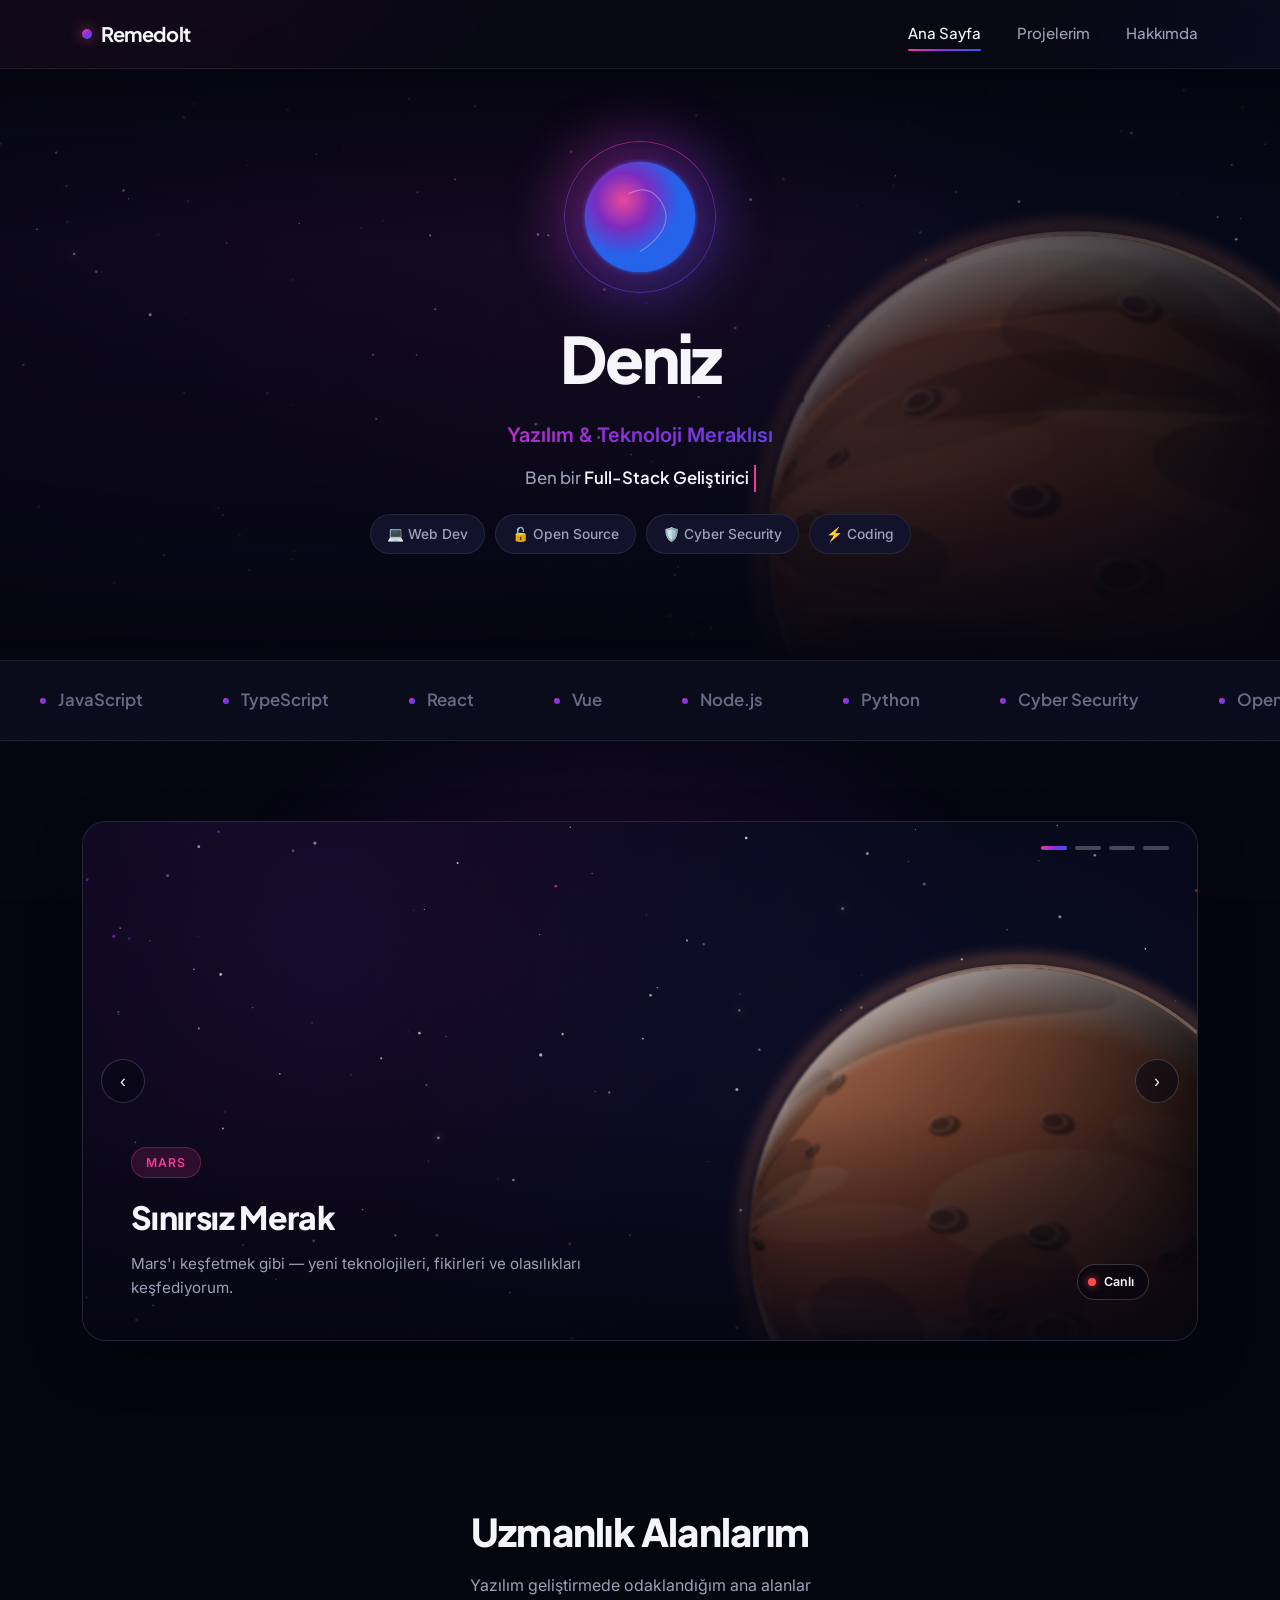
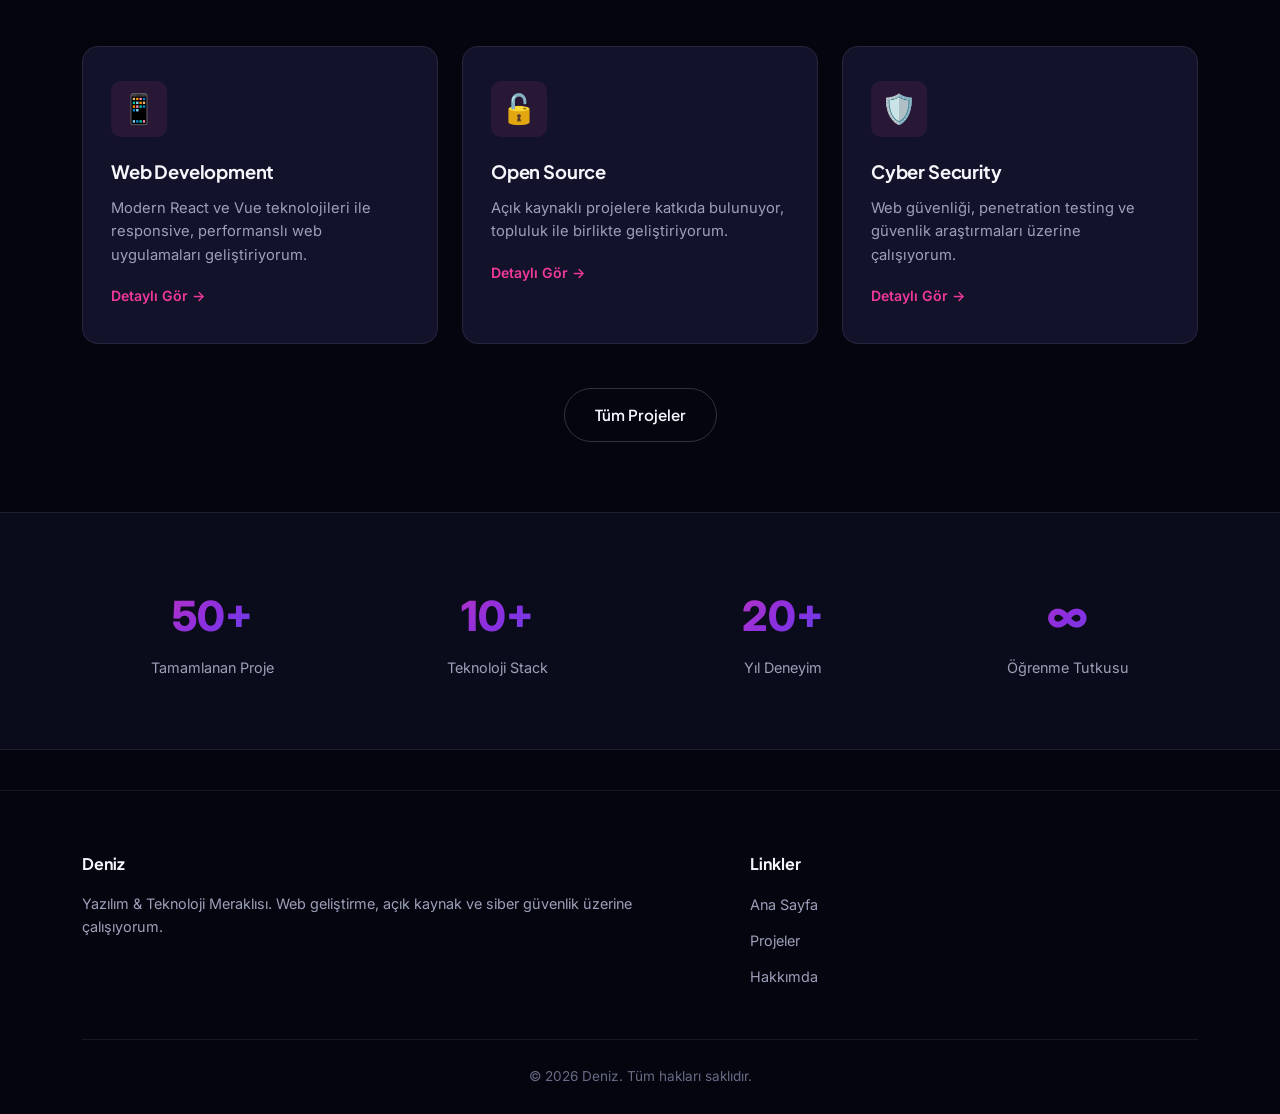
==== commit fb0dafb0: "Add files via upload" ====
--- a/index.html
+++ b/index.html
@@ -22,7 +22,7 @@
         <div class="nav-container">
             <a href="index.html" class="logo">
                 <span class="logo-dot"></span>
-                Deniz
+                Remedolt
             </a>
             <ul class="nav-links">
                 <li><a href="index.html" class="active">Ana Sayfa</a></li>
@@ -139,7 +139,7 @@
                 </div>
 
                 <div class="slide" data-type="image">
-                    <img class="slide-media" src="https://picsum.photos/seed/deniz-security/1200/700" alt="Siber güvenlik araştırması" loading="lazy" onerror="this.style.display='none'">
+                    <img class="slide-media" src="images/cyber-security.jpg" alt="Siber güvenlik araştırması" loading="lazy">
                     <div class="slide-caption">
                         <div class="slide-caption-text">
                             <span class="slide-tag">Cyber Security</span>
@@ -213,63 +213,6 @@
                     <div class="stat-number">∞</div>
                     <div class="stat-label">Öğrenme Tutkusu</div>
                 </div>
-            </div>
-        </div>
-    </section>
-
-    <!-- Testimonials -->
-    <section class="testimonials-section">
-        <div class="container">
-            <h2 class="section-title reveal">Referanslar</h2>
-            <p class="section-subtitle reveal">Birlikte çalıştığım kişiler ne diyor</p>
-
-            <div class="testimonials-grid">
-                <div class="testimonial-card reveal">
-                    <div class="testimonial-stars">★★★★★</div>
-                    <p>"Deniz ile çalışmak harikaydı — hem teknik derinliği hem de iletişim kalitesi projeyi zamanında ve eksiksiz teslim etmemizi sağladı."</p>
-                    <div class="testimonial-author">
-                        <div class="author-avatar"><img src="https://i.pravatar.cc/100?img=47" alt="Elif Aydın" loading="lazy" onerror="this.style.display='none'"></div>
-                        <div>
-                            <div class="author-name">Elif Aydın</div>
-                            <div class="author-role">Ürün Yöneticisi</div>
-                        </div>
-                    </div>
-                </div>
-
-                <div class="testimonial-card reveal">
-                    <div class="testimonial-stars">★★★★★</div>
-                    <p>"Güvenlik denetimi sırasında bulduğu açıklar ve önerdiği çözümler sayesinde sistemimizi çok daha güvenli hale getirdik."</p>
-                    <div class="testimonial-author">
-                        <div class="author-avatar"><img src="https://i.pravatar.cc/100?img=13" alt="Mert Kaya" loading="lazy" onerror="this.style.display='none'"></div>
-                        <div>
-                            <div class="author-name">Mert Kaya</div>
-                            <div class="author-role">CTO, Startup</div>
-                        </div>
-                    </div>
-                </div>
-
-                <div class="testimonial-card reveal">
-                    <div class="testimonial-stars">★★★★★</div>
-                    <p>"Açık kaynak projemize yaptığı katkılar hem kod kalitesi hem de dokümantasyon açısından örnek nitelikteydi."</p>
-                    <div class="testimonial-author">
-                        <div class="author-avatar"><img src="https://i.pravatar.cc/100?img=32" alt="Selin Yıldız" loading="lazy" onerror="this.style.display='none'"></div>
-                        <div>
-                            <div class="author-name">Selin Yıldız</div>
-                            <div class="author-role">Proje Sorumlusu</div>
-                        </div>
-                    </div>
-                </div>
-            </div>
-        </div>
-    </section>
-
-    <!-- CTA -->
-    <section>
-        <div class="container">
-            <div class="cta-section reveal">
-                <h2>Yeni Bir Proje Mi Başlatmak İstiyorsunuz?</h2>
-                <p>Harika fikrinizi hayata geçirmek için birlikte çalışabiliriz.</p>
-                <a href="contact.html" class="btn btn-primary">Bilgi Al</a>
             </div>
         </div>
     </section>
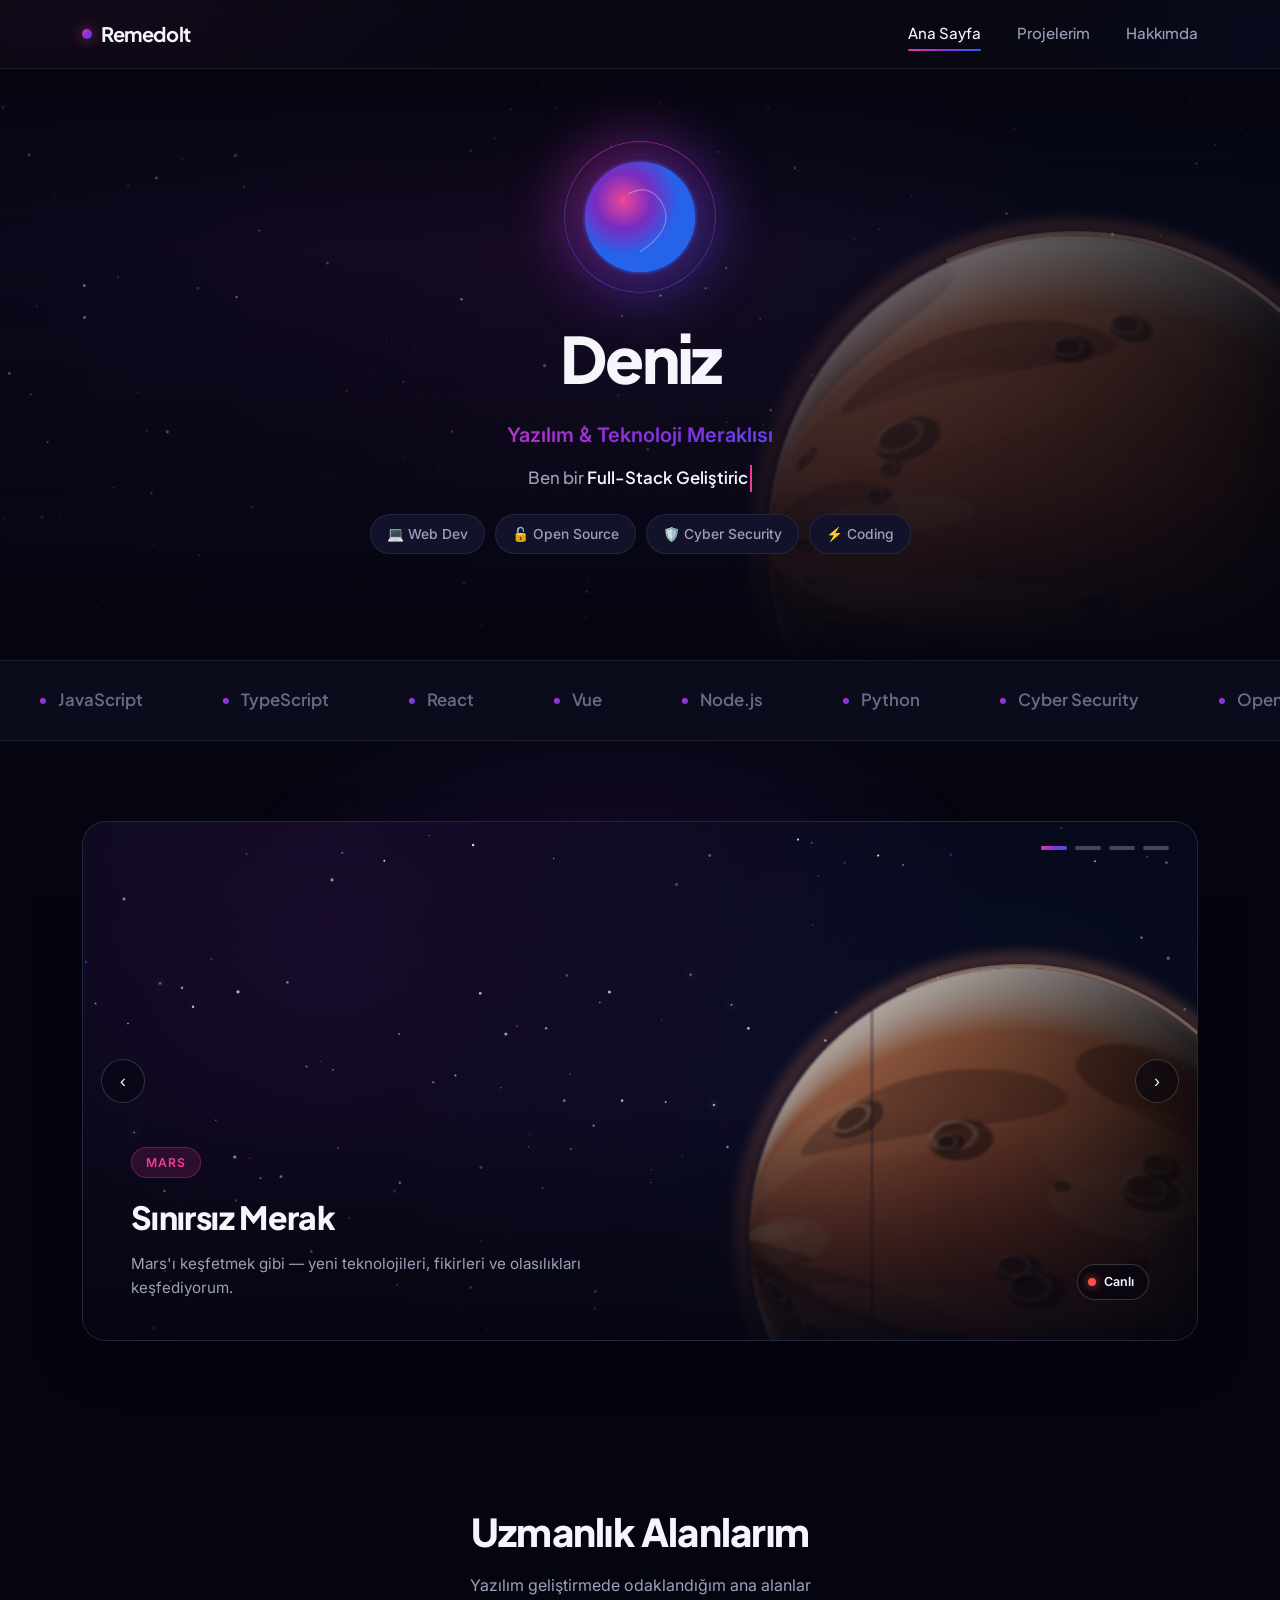
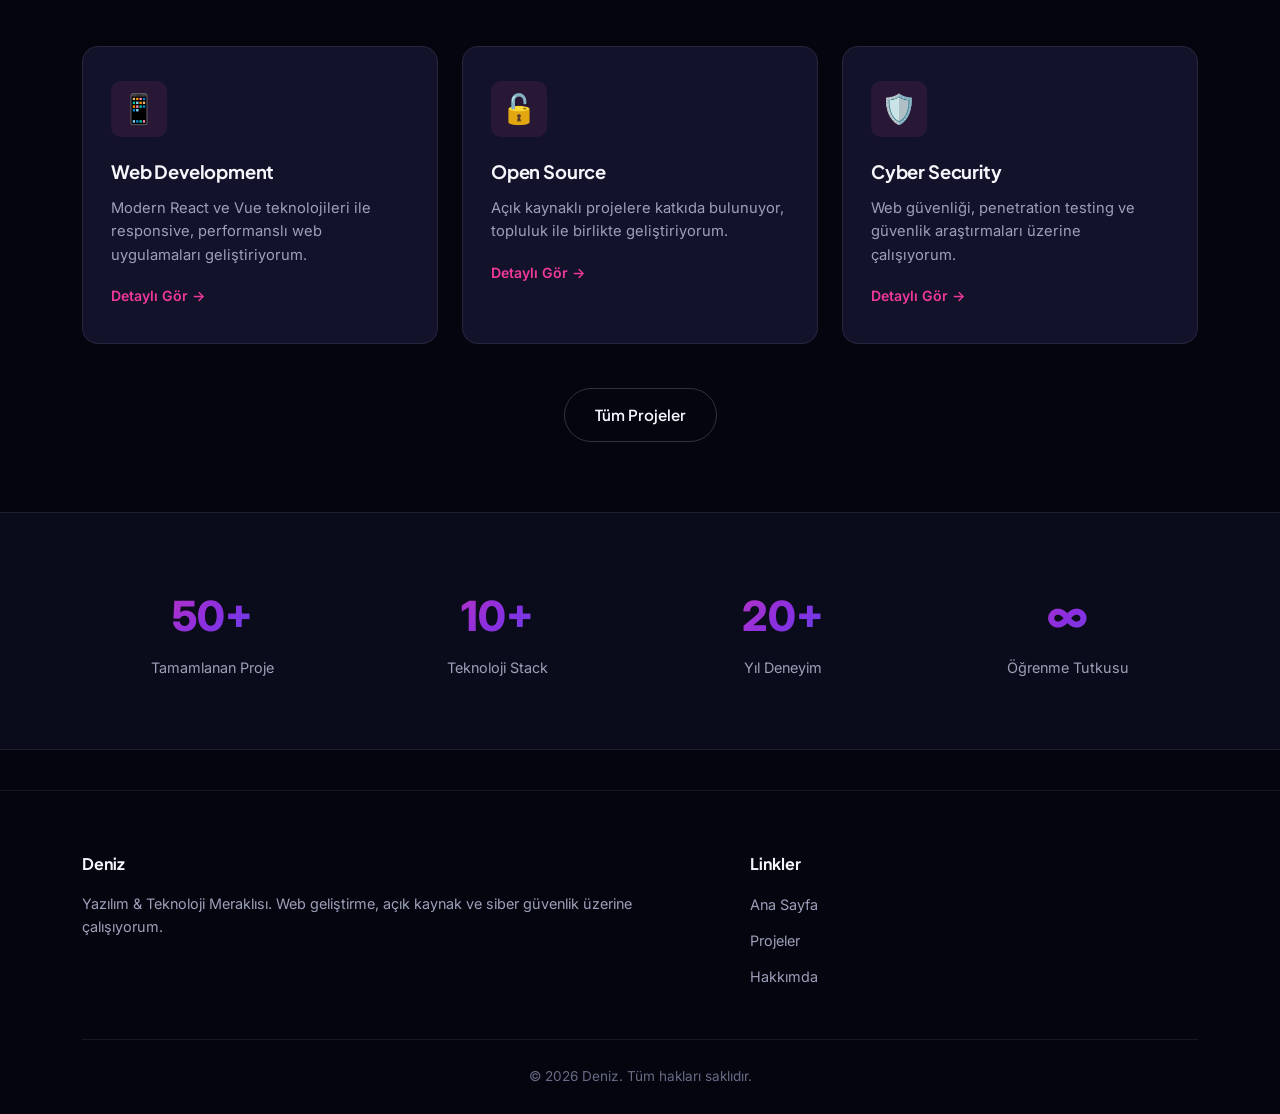
==== commit b2b13230: "111" ====
--- a/index.html
+++ b/index.html
@@ -17,7 +17,6 @@
     <div class="gradient-bg"></div>
     <canvas id="fx-canvas"></canvas>
 
-    <!-- Navigation -->
     <nav class="navbar">
         <div class="nav-container">
             <a href="index.html" class="logo">
@@ -36,7 +35,6 @@
     </nav>
 
 
-    <!-- Hero Section -->
     <section class="hero">
         <div class="hero-video-bg">
             <canvas class="space-scene" data-space-scene data-shooting-stars="true" data-planet="true"></canvas>
@@ -78,7 +76,6 @@
         </div>
     </section>
 
-    <!-- Tech marquee -->
     <div class="marquee-section">
         <div class="marquee-track">
             <div class="marquee-item"><span class="dot"></span>JavaScript</div>
@@ -100,7 +97,6 @@
         </div>
     </div>
 
-    <!-- Showcase Slider -->
     <section class="slider-section">
         <div class="container">
             <div class="slider">
@@ -117,7 +113,7 @@
                 </div>
 
                 <div class="slide" data-type="image">
-                    <img class="slide-media" src="https://picsum.photos/seed/deniz-web/1200/700" alt="Web geliştirme çalışma alanı" loading="lazy" onerror="this.style.display='none'">
+                    <img class="slide-media" src="images/web-dev.jpg" alt="Web geliştirme çalışma alanı" loading="lazy">
                     <div class="slide-caption">
                         <div class="slide-caption-text">
                             <span class="slide-tag">Web Development</span>
@@ -128,7 +124,7 @@
                 </div>
 
                 <div class="slide" data-type="image">
-                    <img class="slide-media" src="https://picsum.photos/seed/deniz-opensource/1200/700" alt="Açık kaynak topluluk çalışması" loading="lazy" onerror="this.style.display='none'">
+                    <img class="slide-media" src="images/open-source.jpg" alt="Açık kaynak topluluk çalışması" loading="lazy">
                     <div class="slide-caption">
                         <div class="slide-caption-text">
                             <span class="slide-tag">Open Source</span>
@@ -158,7 +154,6 @@
         </div>
     </section>
 
-    <!-- Expertise -->
     <section class="featured-section">
         <div class="container">
             <h2 class="section-title reveal">Uzmanlık Alanlarım</h2>
@@ -193,7 +188,6 @@
         </div>
     </section>
 
-    <!-- Stats -->
     <section class="stats-section">
         <div class="container">
             <div class="stats-grid">
@@ -217,7 +211,6 @@
         </div>
     </section>
 
-    <!-- Footer -->
     <footer class="footer">
         <div class="container">
             <div class="footer-content">
--- a/style.css
+++ b/style.css
@@ -1,8 +1,3 @@
-/* ============================================================
-   Deniz — Portfolio
-   Layout patterns inspired by Kitzu / Reeni portfolio templates,
-   restyled with Deniz's own brand palette & fonts.
-   ============================================================ */
 
 :root {
     --pink: #F0399B;
@@ -57,7 +52,6 @@
     padding: 0 32px;
 }
 
-/* ---------- Ambient background ---------- */
 .gradient-bg {
     position: fixed;
     inset: 0;
@@ -95,7 +89,6 @@
     100% { transform: translate3d(2%, -1%, 0) scale(1.02); }
 }
 
-/* Canvas ember/particle layer, sits above the gradient wash, below content */
 #fx-canvas {
     position: fixed;
     inset: 0;
@@ -109,7 +102,6 @@
     .gradient-bg::before { animation: none; }
 }
 
-/* ---------- Navbar ---------- */
 .navbar {
     position: sticky;
     top: 0;
@@ -200,7 +192,6 @@
     transition: var(--transition);
 }
 
-/* ---------- Buttons ---------- */
 .btn {
     display: inline-flex;
     align-items: center;
@@ -262,7 +253,6 @@
     transform: translateY(-2px);
 }
 
-/* ---------- Page hero (sub-pages) ---------- */
 .page-hero {
     padding: 100px 0 60px;
     text-align: center;
@@ -303,7 +293,6 @@
     -webkit-text-fill-color: transparent;
 }
 
-/* ---------- Hero (home) ---------- */
 .hero {
     padding: 90px 0 70px;
     text-align: center;
@@ -509,7 +498,6 @@
     gap: 14px;
 }
 
-/* ---------- Section headers ---------- */
 .section-title {
     font-size: clamp(1.8rem, 3.6vw, 2.4rem);
     font-weight: 800;
@@ -527,7 +515,6 @@
 
 section { padding: 70px 0; }
 
-/* ---------- Expertise / service cards ---------- */
 .projects-grid {
     display: grid;
     grid-template-columns: repeat(3, 1fr);
@@ -584,7 +571,6 @@
 
 .view-all { text-align: center; margin-top: 44px; }
 
-/* ---------- Stats ---------- */
 .stats-section {
     background: var(--bg-alt);
     border-top: 1px solid var(--border);
@@ -613,7 +599,6 @@
     font-size: 0.9rem;
 }
 
-/* ---------- Testimonials ---------- */
 .testimonials-grid {
     display: grid;
     grid-template-columns: repeat(3, 1fr);
@@ -665,7 +650,6 @@
 .author-name { font-weight: 600; font-size: 0.9rem; }
 .author-role { color: var(--text-dim); font-size: 0.8rem; }
 
-/* ---------- CTA section ---------- */
 .cta-section {
     text-align: center;
     background: var(--surface);
@@ -700,7 +684,6 @@
 
 .cta-section .btn { position: relative; }
 
-/* ---------- About page: bio ---------- */
 .about-grid {
     display: grid;
     grid-template-columns: 340px 1fr;
@@ -784,7 +767,6 @@
     flex-wrap: wrap;
 }
 
-/* ---------- Skill bars ---------- */
 .skills-block { margin-top: 40px; }
 
 .skill-row { margin-bottom: 20px; }
@@ -815,7 +797,6 @@
     transition: width 1.2s cubic-bezier(0.4, 0, 0.2, 1);
 }
 
-/* ---------- Timeline ---------- */
 .timeline-wrap {
     display: grid;
     grid-template-columns: 1fr 1fr;
@@ -878,7 +859,6 @@
     font-size: 0.9rem;
 }
 
-/* ---------- Portfolio / projects page ---------- */
 .filter-bar {
     display: flex;
     justify-content: center;
@@ -993,7 +973,6 @@
     border-radius: 999px;
 }
 
-/* ---------- Contact page ---------- */
 .contact-grid {
     display: grid;
     grid-template-columns: 1fr 1.2fr;
@@ -1091,7 +1070,6 @@
 
 .form-success.show { display: block; }
 
-/* ---------- Footer ---------- */
 .footer {
     border-top: 1px solid var(--border);
     padding: 60px 0 26px;
@@ -1130,7 +1108,6 @@
     font-size: 0.85rem;
 }
 
-/* ---------- Scroll cue ---------- */
 .scroll-cue {
     position: absolute;
     left: 50%;
@@ -1172,7 +1149,6 @@
     60%, 100% { top: 100%; }
 }
 
-/* ---------- Marquee strip ---------- */
 .marquee-section {
     padding: 0;
     border-top: 1px solid var(--border);
@@ -1214,7 +1190,6 @@
     to   { transform: translateX(-50%); }
 }
 
-/* ---------- Showcase slider (images + video) ---------- */
 .slider-section { padding: 80px 0 90px; }
 
 .slider {
@@ -1409,7 +1384,6 @@
     .scroll-cue { animation: none; opacity: 1; }
 }
 
-/* ---------- Reveal-on-scroll ---------- */
 .reveal {
     opacity: 0;
     transform: translateY(24px);
@@ -1421,7 +1395,6 @@
     transform: translateY(0);
 }
 
-/* ---------- Responsive ---------- */
 @media (max-width: 900px) {
     .projects-grid,
     .testimonials-grid,
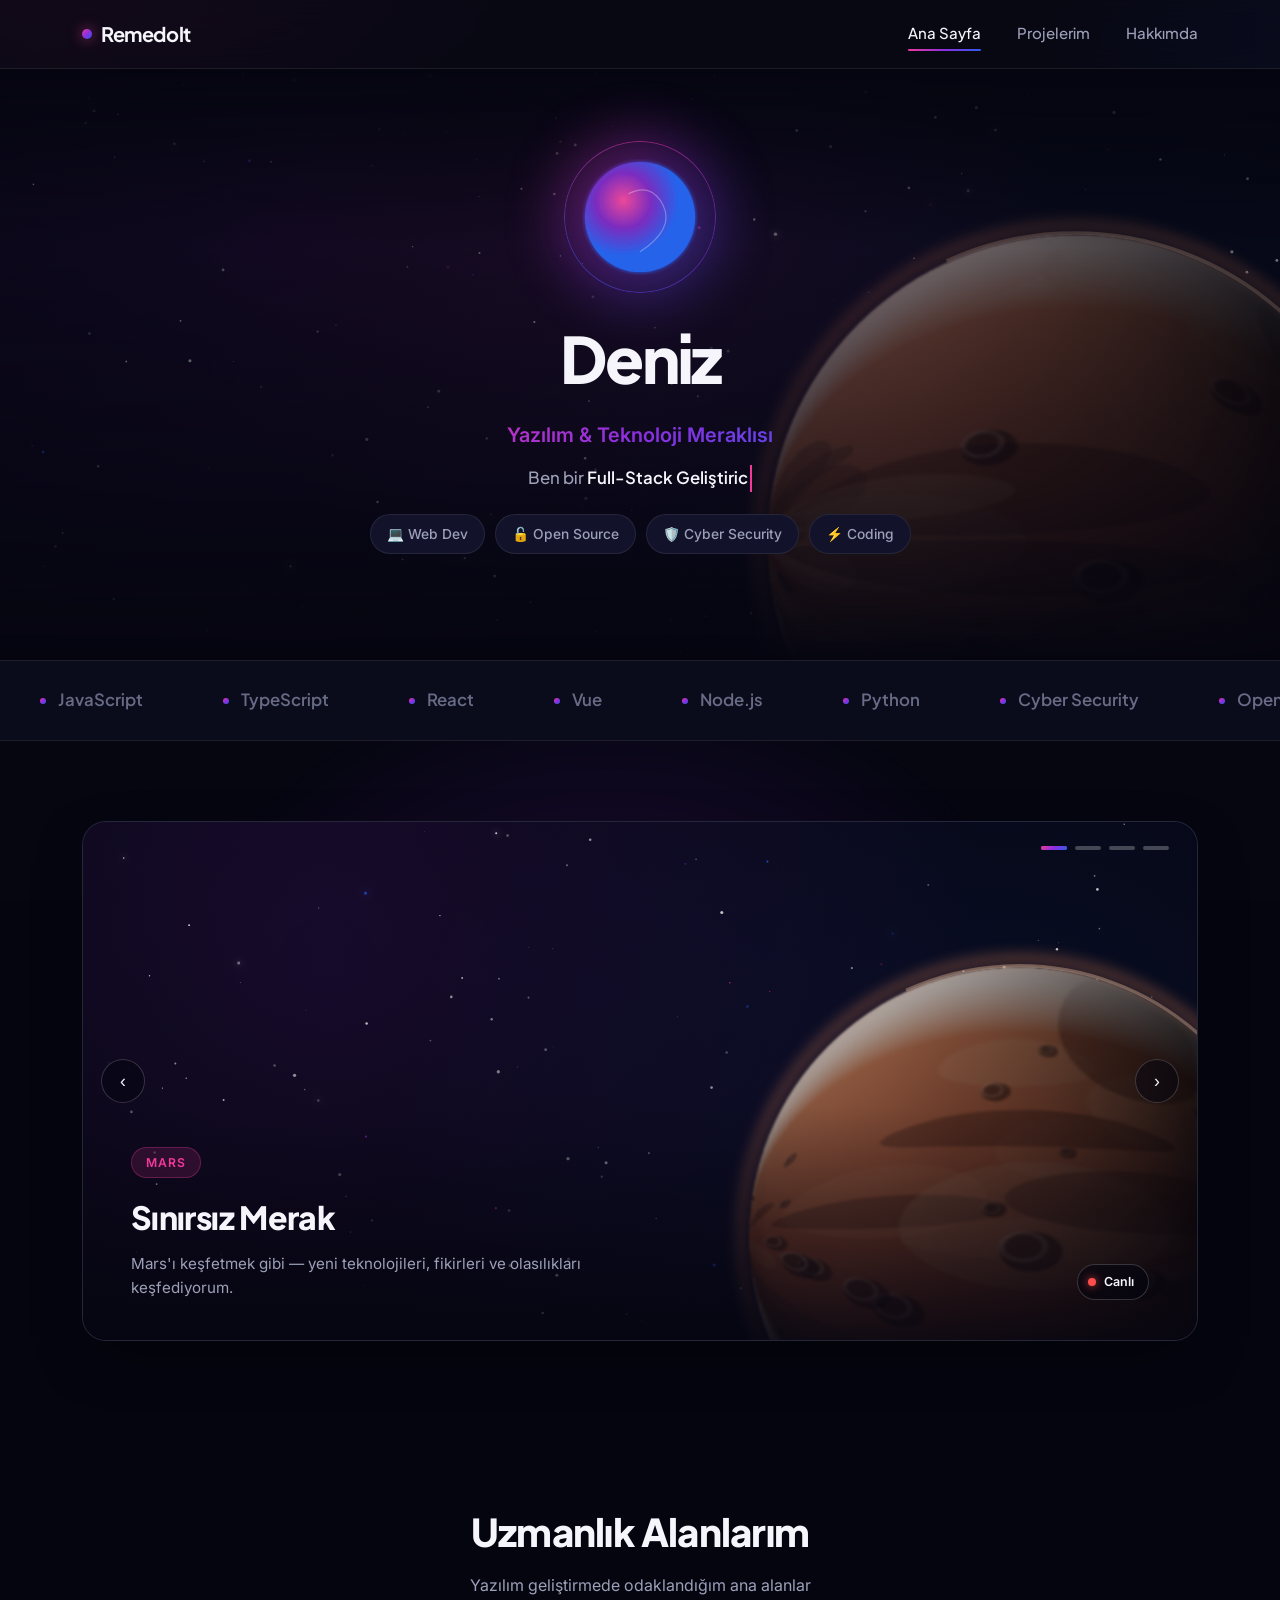
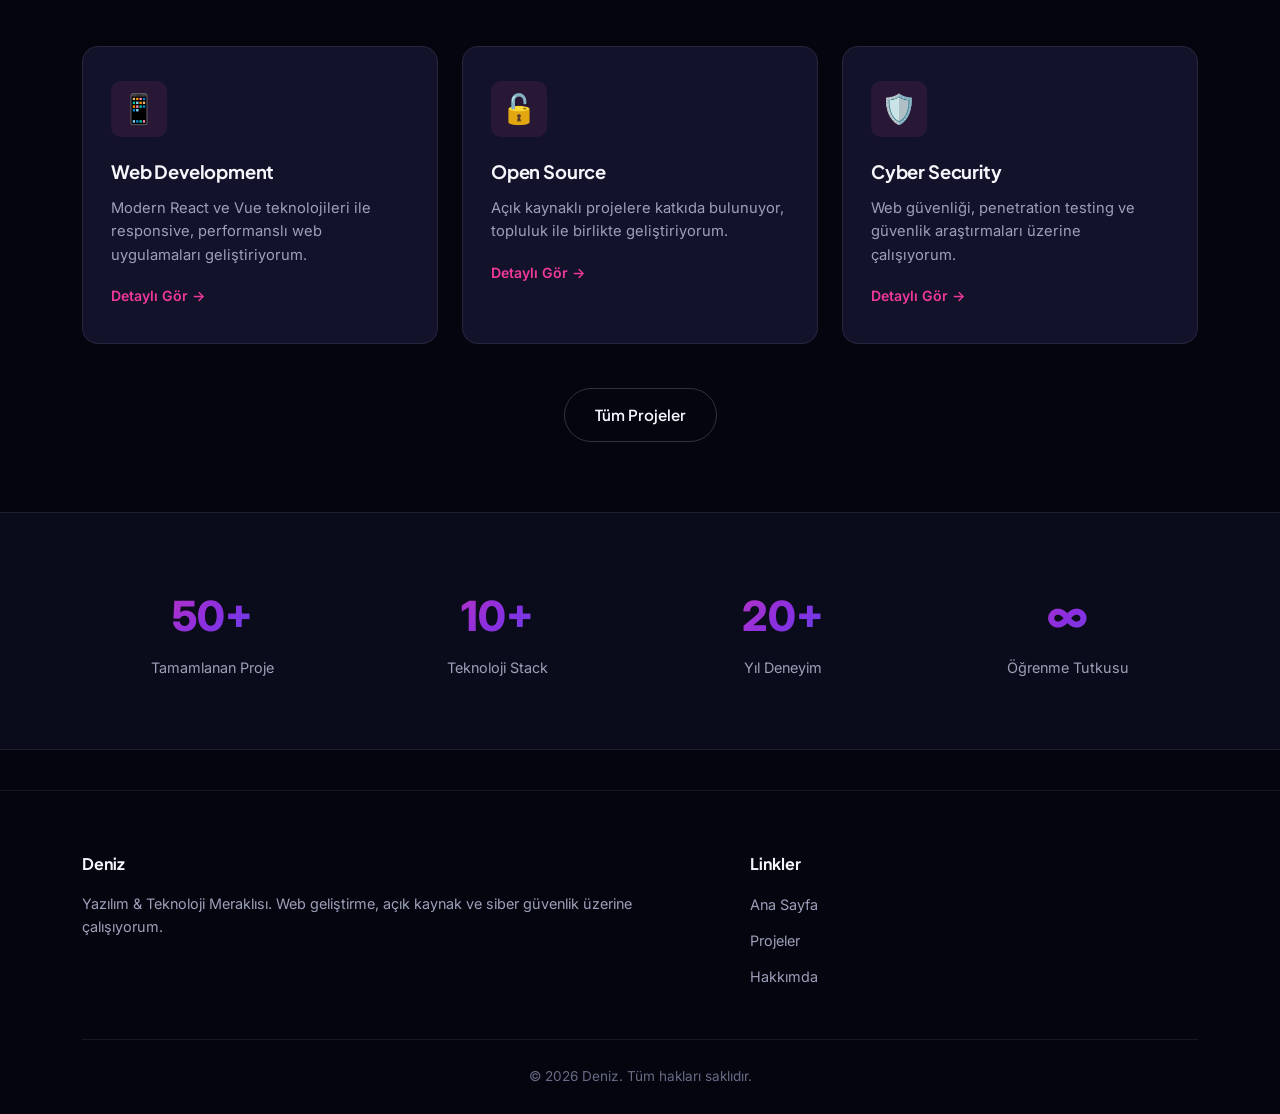
==== commit f3507f50: "Merge branch 'main' of https://github.com/Remedolt/Deniz" ====
--- a/index.html
+++ b/index.html
@@ -17,6 +17,7 @@
     <div class="gradient-bg"></div>
     <canvas id="fx-canvas"></canvas>
 
+    <!-- Navigation -->
     <nav class="navbar">
         <div class="nav-container">
             <a href="index.html" class="logo">
@@ -35,6 +36,7 @@
     </nav>
 
 
+    <!-- Hero Section -->
     <section class="hero">
         <div class="hero-video-bg">
             <canvas class="space-scene" data-space-scene data-shooting-stars="true" data-planet="true"></canvas>
@@ -76,6 +78,7 @@
         </div>
     </section>
 
+    <!-- Tech marquee -->
     <div class="marquee-section">
         <div class="marquee-track">
             <div class="marquee-item"><span class="dot"></span>JavaScript</div>
@@ -97,6 +100,7 @@
         </div>
     </div>
 
+    <!-- Showcase Slider -->
     <section class="slider-section">
         <div class="container">
             <div class="slider">
@@ -113,7 +117,7 @@
                 </div>
 
                 <div class="slide" data-type="image">
-                    <img class="slide-media" src="images/web-dev.jpg" alt="Web geliştirme çalışma alanı" loading="lazy">
+                    <img class="slide-media" src="https://picsum.photos/seed/deniz-web/1200/700" alt="Web geliştirme çalışma alanı" loading="lazy" onerror="this.style.display='none'">
                     <div class="slide-caption">
                         <div class="slide-caption-text">
                             <span class="slide-tag">Web Development</span>
@@ -124,7 +128,7 @@
                 </div>
 
                 <div class="slide" data-type="image">
-                    <img class="slide-media" src="images/open-source.jpg" alt="Açık kaynak topluluk çalışması" loading="lazy">
+                    <img class="slide-media" src="https://picsum.photos/seed/deniz-opensource/1200/700" alt="Açık kaynak topluluk çalışması" loading="lazy" onerror="this.style.display='none'">
                     <div class="slide-caption">
                         <div class="slide-caption-text">
                             <span class="slide-tag">Open Source</span>
@@ -154,6 +158,7 @@
         </div>
     </section>
 
+    <!-- Expertise -->
     <section class="featured-section">
         <div class="container">
             <h2 class="section-title reveal">Uzmanlık Alanlarım</h2>
@@ -188,6 +193,7 @@
         </div>
     </section>
 
+    <!-- Stats -->
     <section class="stats-section">
         <div class="container">
             <div class="stats-grid">
@@ -211,6 +217,7 @@
         </div>
     </section>
 
+    <!-- Footer -->
     <footer class="footer">
         <div class="container">
             <div class="footer-content">
--- a/style.css
+++ b/style.css
@@ -1,3 +1,8 @@
+/* ============================================================
+   Deniz — Portfolio
+   Layout patterns inspired by Kitzu / Reeni portfolio templates,
+   restyled with Deniz's own brand palette & fonts.
+   ============================================================ */
 
 :root {
     --pink: #F0399B;
@@ -52,6 +57,7 @@
     padding: 0 32px;
 }
 
+/* ---------- Ambient background ---------- */
 .gradient-bg {
     position: fixed;
     inset: 0;
@@ -89,6 +95,7 @@
     100% { transform: translate3d(2%, -1%, 0) scale(1.02); }
 }
 
+/* Canvas ember/particle layer, sits above the gradient wash, below content */
 #fx-canvas {
     position: fixed;
     inset: 0;
@@ -102,6 +109,7 @@
     .gradient-bg::before { animation: none; }
 }
 
+/* ---------- Navbar ---------- */
 .navbar {
     position: sticky;
     top: 0;
@@ -192,6 +200,7 @@
     transition: var(--transition);
 }
 
+/* ---------- Buttons ---------- */
 .btn {
     display: inline-flex;
     align-items: center;
@@ -253,6 +262,7 @@
     transform: translateY(-2px);
 }
 
+/* ---------- Page hero (sub-pages) ---------- */
 .page-hero {
     padding: 100px 0 60px;
     text-align: center;
@@ -293,6 +303,7 @@
     -webkit-text-fill-color: transparent;
 }
 
+/* ---------- Hero (home) ---------- */
 .hero {
     padding: 90px 0 70px;
     text-align: center;
@@ -498,6 +509,7 @@
     gap: 14px;
 }
 
+/* ---------- Section headers ---------- */
 .section-title {
     font-size: clamp(1.8rem, 3.6vw, 2.4rem);
     font-weight: 800;
@@ -515,6 +527,7 @@
 
 section { padding: 70px 0; }
 
+/* ---------- Expertise / service cards ---------- */
 .projects-grid {
     display: grid;
     grid-template-columns: repeat(3, 1fr);
@@ -571,6 +584,7 @@
 
 .view-all { text-align: center; margin-top: 44px; }
 
+/* ---------- Stats ---------- */
 .stats-section {
     background: var(--bg-alt);
     border-top: 1px solid var(--border);
@@ -599,6 +613,7 @@
     font-size: 0.9rem;
 }
 
+/* ---------- Testimonials ---------- */
 .testimonials-grid {
     display: grid;
     grid-template-columns: repeat(3, 1fr);
@@ -650,6 +665,7 @@
 .author-name { font-weight: 600; font-size: 0.9rem; }
 .author-role { color: var(--text-dim); font-size: 0.8rem; }
 
+/* ---------- CTA section ---------- */
 .cta-section {
     text-align: center;
     background: var(--surface);
@@ -684,6 +700,7 @@
 
 .cta-section .btn { position: relative; }
 
+/* ---------- About page: bio ---------- */
 .about-grid {
     display: grid;
     grid-template-columns: 340px 1fr;
@@ -767,6 +784,7 @@
     flex-wrap: wrap;
 }
 
+/* ---------- Skill bars ---------- */
 .skills-block { margin-top: 40px; }
 
 .skill-row { margin-bottom: 20px; }
@@ -797,6 +815,7 @@
     transition: width 1.2s cubic-bezier(0.4, 0, 0.2, 1);
 }
 
+/* ---------- Timeline ---------- */
 .timeline-wrap {
     display: grid;
     grid-template-columns: 1fr 1fr;
@@ -859,6 +878,7 @@
     font-size: 0.9rem;
 }
 
+/* ---------- Portfolio / projects page ---------- */
 .filter-bar {
     display: flex;
     justify-content: center;
@@ -973,6 +993,7 @@
     border-radius: 999px;
 }
 
+/* ---------- Contact page ---------- */
 .contact-grid {
     display: grid;
     grid-template-columns: 1fr 1.2fr;
@@ -1070,6 +1091,7 @@
 
 .form-success.show { display: block; }
 
+/* ---------- Footer ---------- */
 .footer {
     border-top: 1px solid var(--border);
     padding: 60px 0 26px;
@@ -1108,6 +1130,7 @@
     font-size: 0.85rem;
 }
 
+/* ---------- Scroll cue ---------- */
 .scroll-cue {
     position: absolute;
     left: 50%;
@@ -1149,6 +1172,7 @@
     60%, 100% { top: 100%; }
 }
 
+/* ---------- Marquee strip ---------- */
 .marquee-section {
     padding: 0;
     border-top: 1px solid var(--border);
@@ -1190,6 +1214,7 @@
     to   { transform: translateX(-50%); }
 }
 
+/* ---------- Showcase slider (images + video) ---------- */
 .slider-section { padding: 80px 0 90px; }
 
 .slider {
@@ -1384,6 +1409,7 @@
     .scroll-cue { animation: none; opacity: 1; }
 }
 
+/* ---------- Reveal-on-scroll ---------- */
 .reveal {
     opacity: 0;
     transform: translateY(24px);
@@ -1395,6 +1421,7 @@
     transform: translateY(0);
 }
 
+/* ---------- Responsive ---------- */
 @media (max-width: 900px) {
     .projects-grid,
     .testimonials-grid,
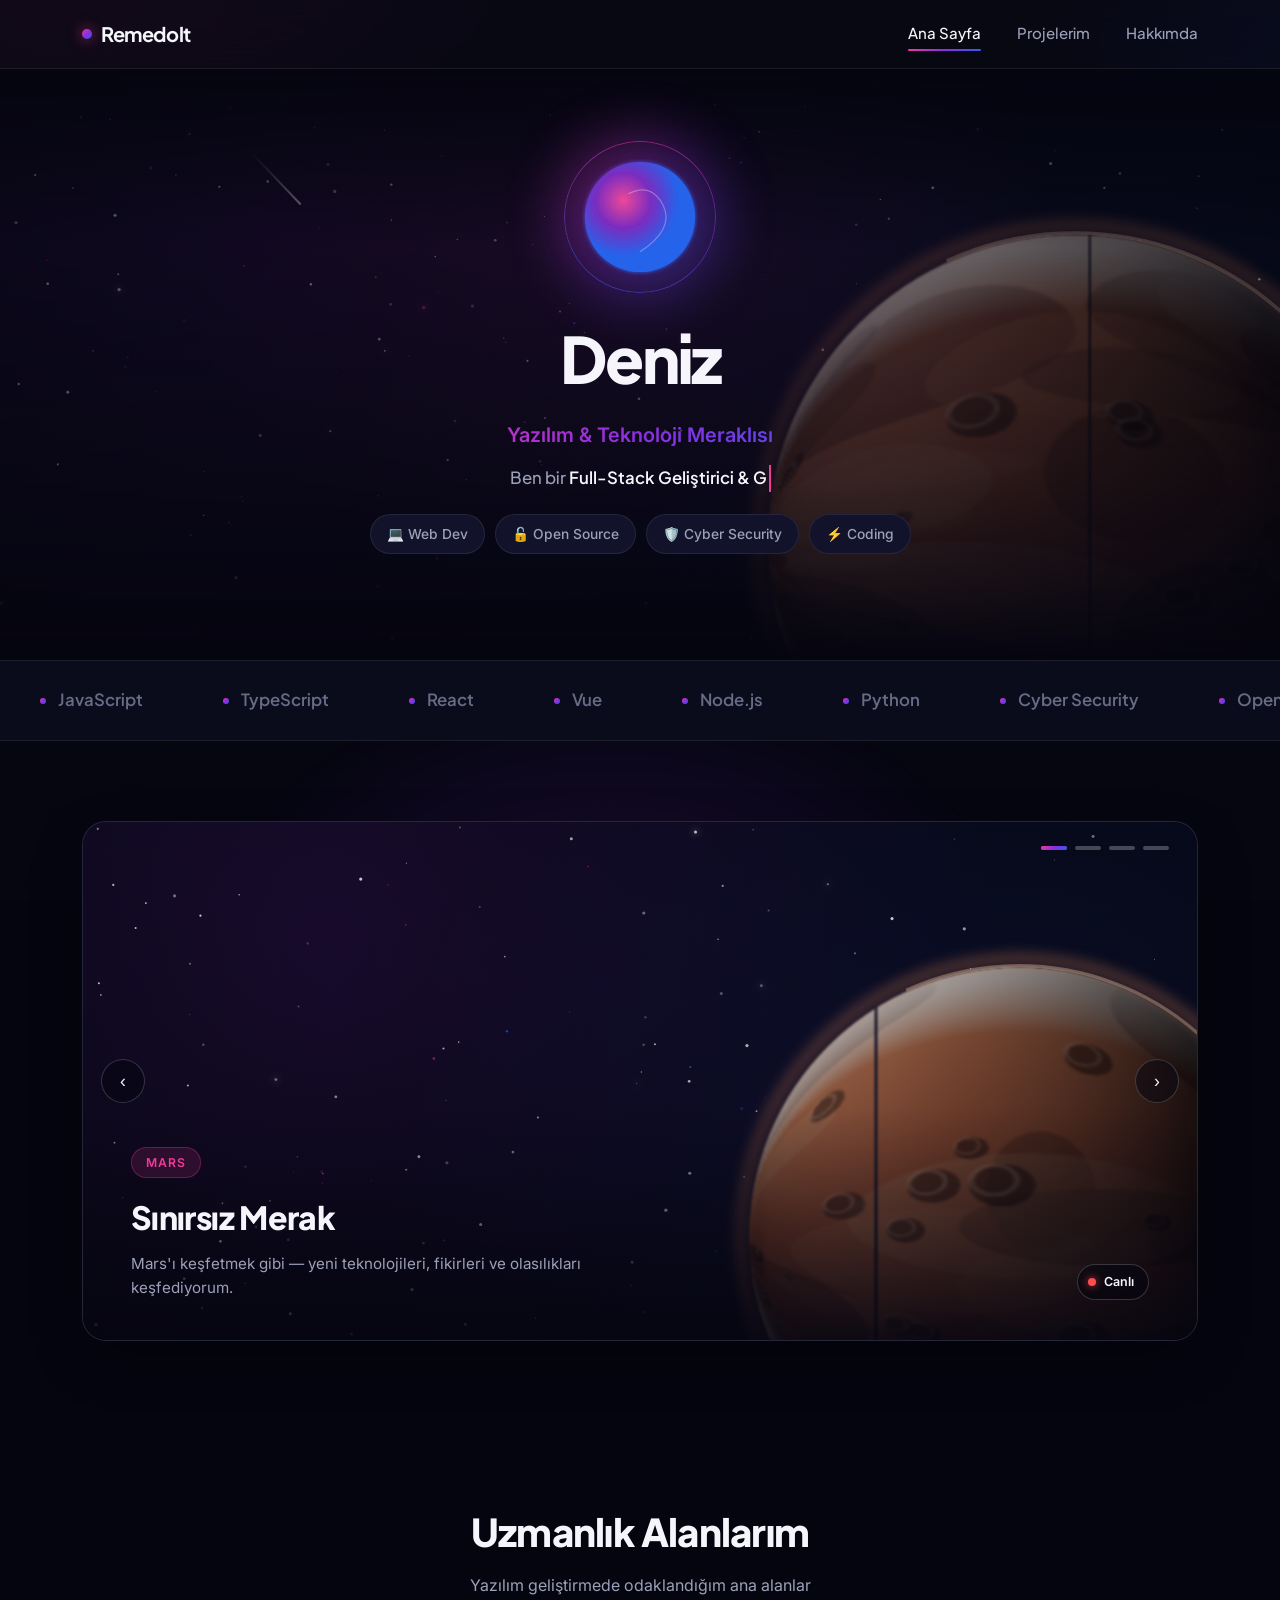
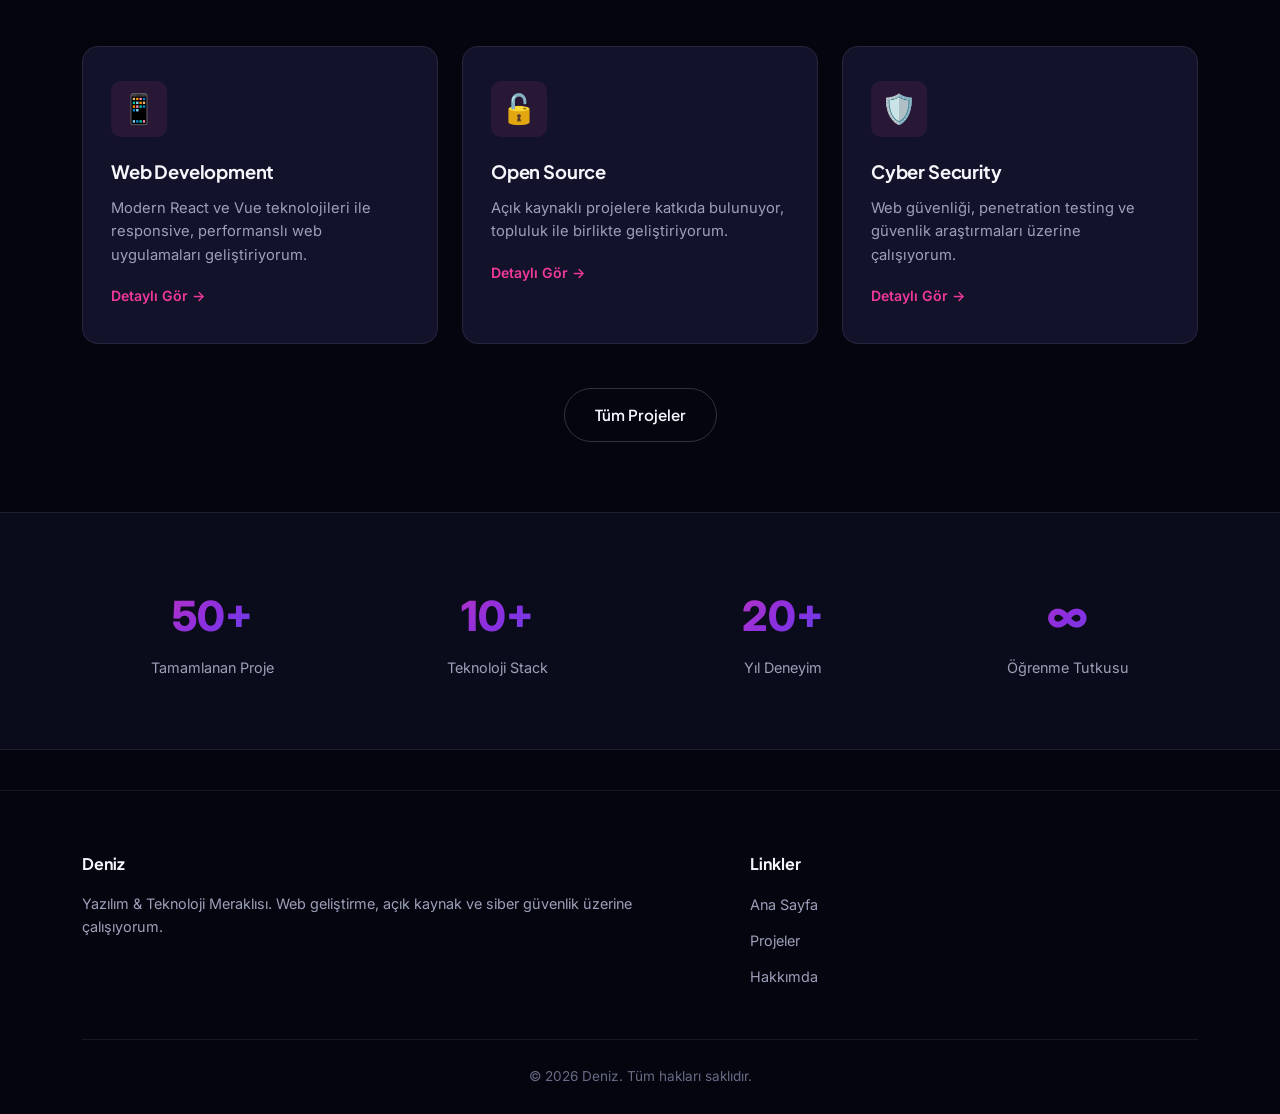
==== commit a25afa66: "222" ====
--- a/index.html
+++ b/index.html
@@ -17,7 +17,6 @@
     <div class="gradient-bg"></div>
     <canvas id="fx-canvas"></canvas>
 
-    <!-- Navigation -->
     <nav class="navbar">
         <div class="nav-container">
             <a href="index.html" class="logo">
@@ -36,7 +35,6 @@
     </nav>
 
 
-    <!-- Hero Section -->
     <section class="hero">
         <div class="hero-video-bg">
             <canvas class="space-scene" data-space-scene data-shooting-stars="true" data-planet="true"></canvas>
@@ -78,7 +76,6 @@
         </div>
     </section>
 
-    <!-- Tech marquee -->
     <div class="marquee-section">
         <div class="marquee-track">
             <div class="marquee-item"><span class="dot"></span>JavaScript</div>
@@ -100,7 +97,6 @@
         </div>
     </div>
 
-    <!-- Showcase Slider -->
     <section class="slider-section">
         <div class="container">
             <div class="slider">
@@ -117,7 +113,7 @@
                 </div>
 
                 <div class="slide" data-type="image">
-                    <img class="slide-media" src="https://picsum.photos/seed/deniz-web/1200/700" alt="Web geliştirme çalışma alanı" loading="lazy" onerror="this.style.display='none'">
+                    <img class="slide-media" src="images/web-dev.jpg" alt="Web geliştirme çalışma alanı" loading="lazy">
                     <div class="slide-caption">
                         <div class="slide-caption-text">
                             <span class="slide-tag">Web Development</span>
@@ -128,7 +124,7 @@
                 </div>
 
                 <div class="slide" data-type="image">
-                    <img class="slide-media" src="https://picsum.photos/seed/deniz-opensource/1200/700" alt="Açık kaynak topluluk çalışması" loading="lazy" onerror="this.style.display='none'">
+                    <img class="slide-media" src="images/open-source.jpg" alt="Açık kaynak topluluk çalışması" loading="lazy">
                     <div class="slide-caption">
                         <div class="slide-caption-text">
                             <span class="slide-tag">Open Source</span>
@@ -158,7 +154,6 @@
         </div>
     </section>
 
-    <!-- Expertise -->
     <section class="featured-section">
         <div class="container">
             <h2 class="section-title reveal">Uzmanlık Alanlarım</h2>
@@ -193,7 +188,6 @@
         </div>
     </section>
 
-    <!-- Stats -->
     <section class="stats-section">
         <div class="container">
             <div class="stats-grid">
@@ -217,7 +211,6 @@
         </div>
     </section>
 
-    <!-- Footer -->
     <footer class="footer">
         <div class="container">
             <div class="footer-content">
--- a/style.css
+++ b/style.css
@@ -1,8 +1,3 @@
-/* ============================================================
-   Deniz — Portfolio
-   Layout patterns inspired by Kitzu / Reeni portfolio templates,
-   restyled with Deniz's own brand palette & fonts.
-   ============================================================ */
 
 :root {
     --pink: #F0399B;
@@ -57,7 +52,6 @@
     padding: 0 32px;
 }
 
-/* ---------- Ambient background ---------- */
 .gradient-bg {
     position: fixed;
     inset: 0;
@@ -95,7 +89,6 @@
     100% { transform: translate3d(2%, -1%, 0) scale(1.02); }
 }
 
-/* Canvas ember/particle layer, sits above the gradient wash, below content */
 #fx-canvas {
     position: fixed;
     inset: 0;
@@ -109,7 +102,6 @@
     .gradient-bg::before { animation: none; }
 }
 
-/* ---------- Navbar ---------- */
 .navbar {
     position: sticky;
     top: 0;
@@ -200,7 +192,6 @@
     transition: var(--transition);
 }
 
-/* ---------- Buttons ---------- */
 .btn {
     display: inline-flex;
     align-items: center;
@@ -262,7 +253,6 @@
     transform: translateY(-2px);
 }
 
-/* ---------- Page hero (sub-pages) ---------- */
 .page-hero {
     padding: 100px 0 60px;
     text-align: center;
@@ -303,7 +293,6 @@
     -webkit-text-fill-color: transparent;
 }
 
-/* ---------- Hero (home) ---------- */
 .hero {
     padding: 90px 0 70px;
     text-align: center;
@@ -509,7 +498,6 @@
     gap: 14px;
 }
 
-/* ---------- Section headers ---------- */
 .section-title {
     font-size: clamp(1.8rem, 3.6vw, 2.4rem);
     font-weight: 800;
@@ -527,7 +515,6 @@
 
 section { padding: 70px 0; }
 
-/* ---------- Expertise / service cards ---------- */
 .projects-grid {
     display: grid;
     grid-template-columns: repeat(3, 1fr);
@@ -584,7 +571,6 @@
 
 .view-all { text-align: center; margin-top: 44px; }
 
-/* ---------- Stats ---------- */
 .stats-section {
     background: var(--bg-alt);
     border-top: 1px solid var(--border);
@@ -613,7 +599,6 @@
     font-size: 0.9rem;
 }
 
-/* ---------- Testimonials ---------- */
 .testimonials-grid {
     display: grid;
     grid-template-columns: repeat(3, 1fr);
@@ -665,7 +650,6 @@
 .author-name { font-weight: 600; font-size: 0.9rem; }
 .author-role { color: var(--text-dim); font-size: 0.8rem; }
 
-/* ---------- CTA section ---------- */
 .cta-section {
     text-align: center;
     background: var(--surface);
@@ -700,7 +684,6 @@
 
 .cta-section .btn { position: relative; }
 
-/* ---------- About page: bio ---------- */
 .about-grid {
     display: grid;
     grid-template-columns: 340px 1fr;
@@ -784,7 +767,6 @@
     flex-wrap: wrap;
 }
 
-/* ---------- Skill bars ---------- */
 .skills-block { margin-top: 40px; }
 
 .skill-row { margin-bottom: 20px; }
@@ -815,7 +797,6 @@
     transition: width 1.2s cubic-bezier(0.4, 0, 0.2, 1);
 }
 
-/* ---------- Timeline ---------- */
 .timeline-wrap {
     display: grid;
     grid-template-columns: 1fr 1fr;
@@ -878,7 +859,6 @@
     font-size: 0.9rem;
 }
 
-/* ---------- Portfolio / projects page ---------- */
 .filter-bar {
     display: flex;
     justify-content: center;
@@ -993,7 +973,6 @@
     border-radius: 999px;
 }
 
-/* ---------- Contact page ---------- */
 .contact-grid {
     display: grid;
     grid-template-columns: 1fr 1.2fr;
@@ -1091,7 +1070,6 @@
 
 .form-success.show { display: block; }
 
-/* ---------- Footer ---------- */
 .footer {
     border-top: 1px solid var(--border);
     padding: 60px 0 26px;
@@ -1130,7 +1108,6 @@
     font-size: 0.85rem;
 }
 
-/* ---------- Scroll cue ---------- */
 .scroll-cue {
     position: absolute;
     left: 50%;
@@ -1172,7 +1149,6 @@
     60%, 100% { top: 100%; }
 }
 
-/* ---------- Marquee strip ---------- */
 .marquee-section {
     padding: 0;
     border-top: 1px solid var(--border);
@@ -1214,7 +1190,6 @@
     to   { transform: translateX(-50%); }
 }
 
-/* ---------- Showcase slider (images + video) ---------- */
 .slider-section { padding: 80px 0 90px; }
 
 .slider {
@@ -1409,7 +1384,6 @@
     .scroll-cue { animation: none; opacity: 1; }
 }
 
-/* ---------- Reveal-on-scroll ---------- */
 .reveal {
     opacity: 0;
     transform: translateY(24px);
@@ -1421,7 +1395,6 @@
     transform: translateY(0);
 }
 
-/* ---------- Responsive ---------- */
 @media (max-width: 900px) {
     .projects-grid,
     .testimonials-grid,
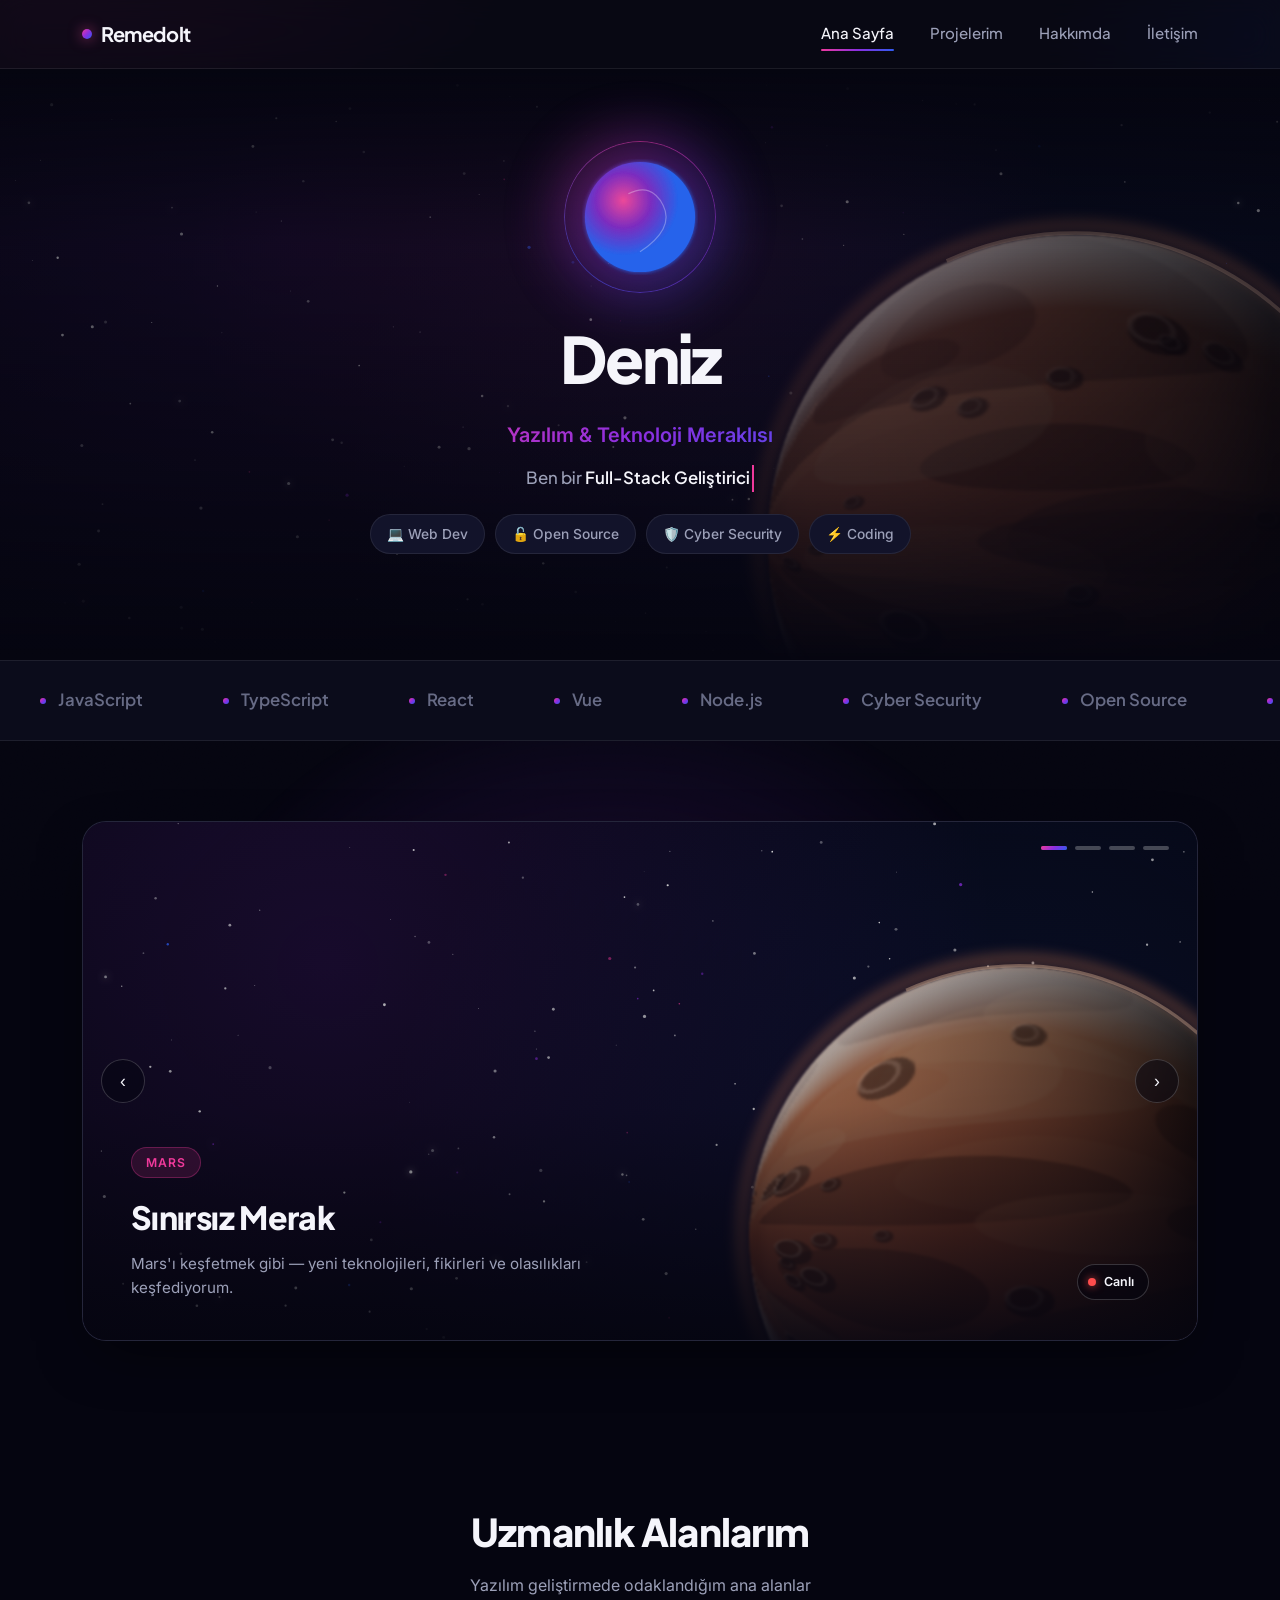
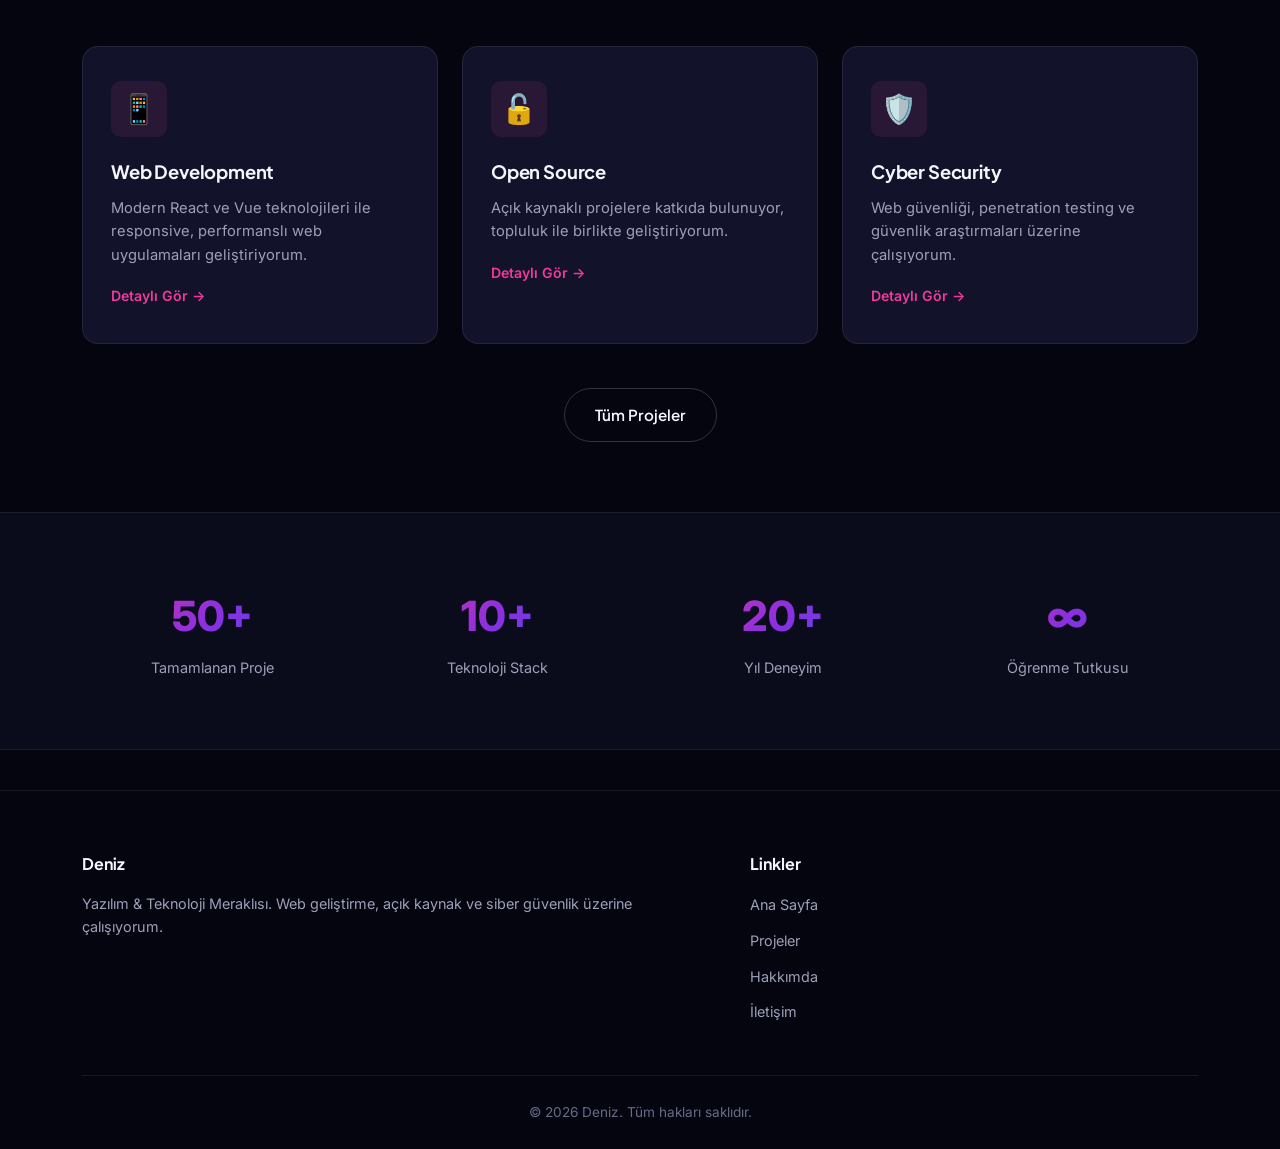
==== commit ac259c06: "7" ====
--- a/index.html
+++ b/index.html
@@ -27,6 +27,7 @@
                 <li><a href="index.html" class="active">Ana Sayfa</a></li>
                 <li><a href="projects.html">Projelerim</a></li>
                 <li><a href="about.html">Hakkımda</a></li>
+                <li><a href="contact.html">İletişim</a></li>
             </ul>
             <div class="hamburger">
                 <span></span><span></span><span></span>
@@ -83,7 +84,6 @@
             <div class="marquee-item"><span class="dot"></span>React</div>
             <div class="marquee-item"><span class="dot"></span>Vue</div>
             <div class="marquee-item"><span class="dot"></span>Node.js</div>
-            <div class="marquee-item"><span class="dot"></span>Python</div>
             <div class="marquee-item"><span class="dot"></span>Cyber Security</div>
             <div class="marquee-item"><span class="dot"></span>Open Source</div>
             <div class="marquee-item"><span class="dot"></span>JavaScript</div>
@@ -91,7 +91,6 @@
             <div class="marquee-item"><span class="dot"></span>React</div>
             <div class="marquee-item"><span class="dot"></span>Vue</div>
             <div class="marquee-item"><span class="dot"></span>Node.js</div>
-            <div class="marquee-item"><span class="dot"></span>Python</div>
             <div class="marquee-item"><span class="dot"></span>Cyber Security</div>
             <div class="marquee-item"><span class="dot"></span>Open Source</div>
         </div>
@@ -224,6 +223,7 @@
                         <li><a href="index.html">Ana Sayfa</a></li>
                         <li><a href="projects.html">Projeler</a></li>
                         <li><a href="about.html">Hakkımda</a></li>
+                        <li><a href="contact.html">İletişim</a></li>
                     </ul>
                 </div>
             </div>
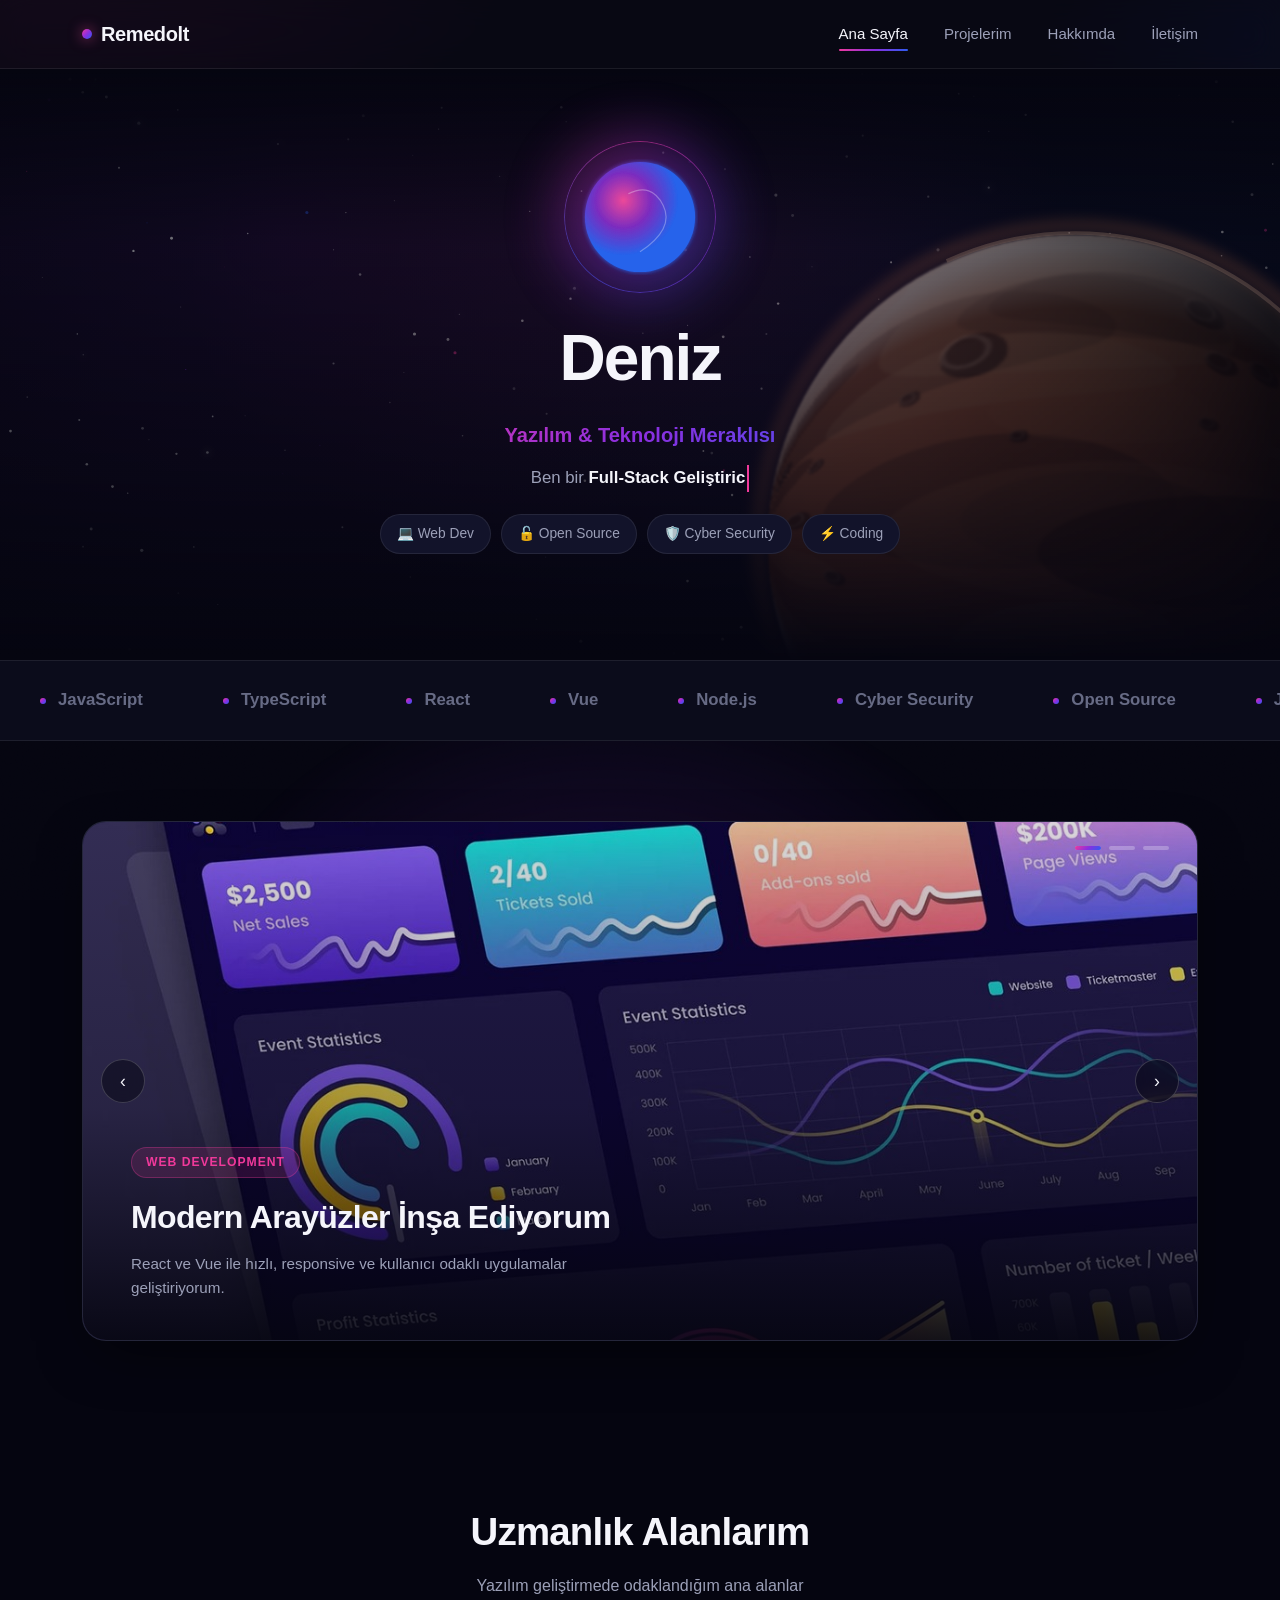
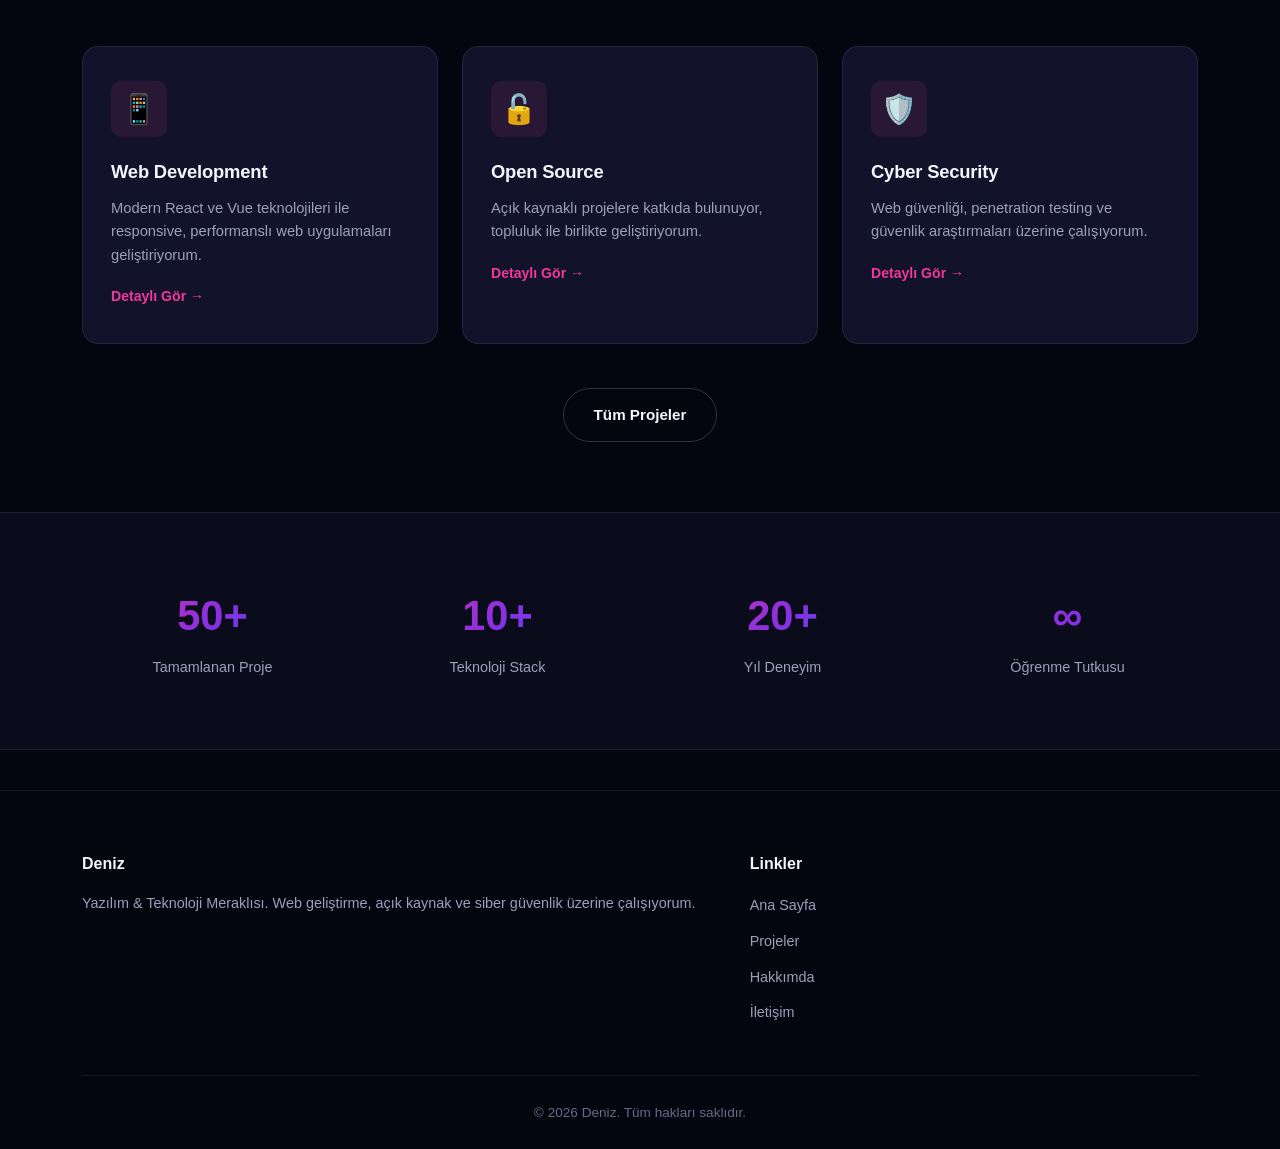
==== commit 77f908e5: "11" ====
--- a/index.html
+++ b/index.html
@@ -3,6 +3,7 @@
 <head>
     <meta charset="UTF-8">
     <meta name="viewport" content="width=device-width, initial-scale=1.0">
+    <meta http-equiv="Content-Security-Policy" content="default-src 'self'; script-src 'self'; style-src 'self' 'unsafe-inline' https://fonts.googleapis.com; font-src https://fonts.gstatic.com; img-src 'self' https://picsum.photos data:; connect-src 'self' https://api.web3forms.com; base-uri 'self'; form-action 'self'; object-src 'none'">
     <title>Deniz — Yazılım & Teknoloji Meraklısı</title>
     <link rel="icon" type="image/svg+xml" href="favicon.svg">
     <link rel="icon" type="image/png" sizes="32x32" href="favicon-32.png">
@@ -99,19 +100,7 @@
     <section class="slider-section">
         <div class="container">
             <div class="slider">
-                <div class="slide is-active" data-type="video">
-                    <canvas class="slide-media space-scene" data-space-scene data-shooting-stars="true" data-planet="true"></canvas>
-                    <div class="slide-caption">
-                        <div class="slide-caption-text">
-                            <span class="slide-tag">Mars</span>
-                            <h3>Sınırsız Merak</h3>
-                            <p>Mars'ı keşfetmek gibi — yeni teknolojileri, fikirleri ve olasılıkları keşfediyorum.</p>
-                        </div>
-                        <span class="slide-video-badge"><span class="rec-dot"></span>Canlı</span>
-                    </div>
-                </div>
-
-                <div class="slide" data-type="image">
+                <div class="slide is-active" data-type="image">
                     <img class="slide-media" src="images/web-dev.jpg" alt="Web geliştirme çalışma alanı" loading="lazy">
                     <div class="slide-caption">
                         <div class="slide-caption-text">
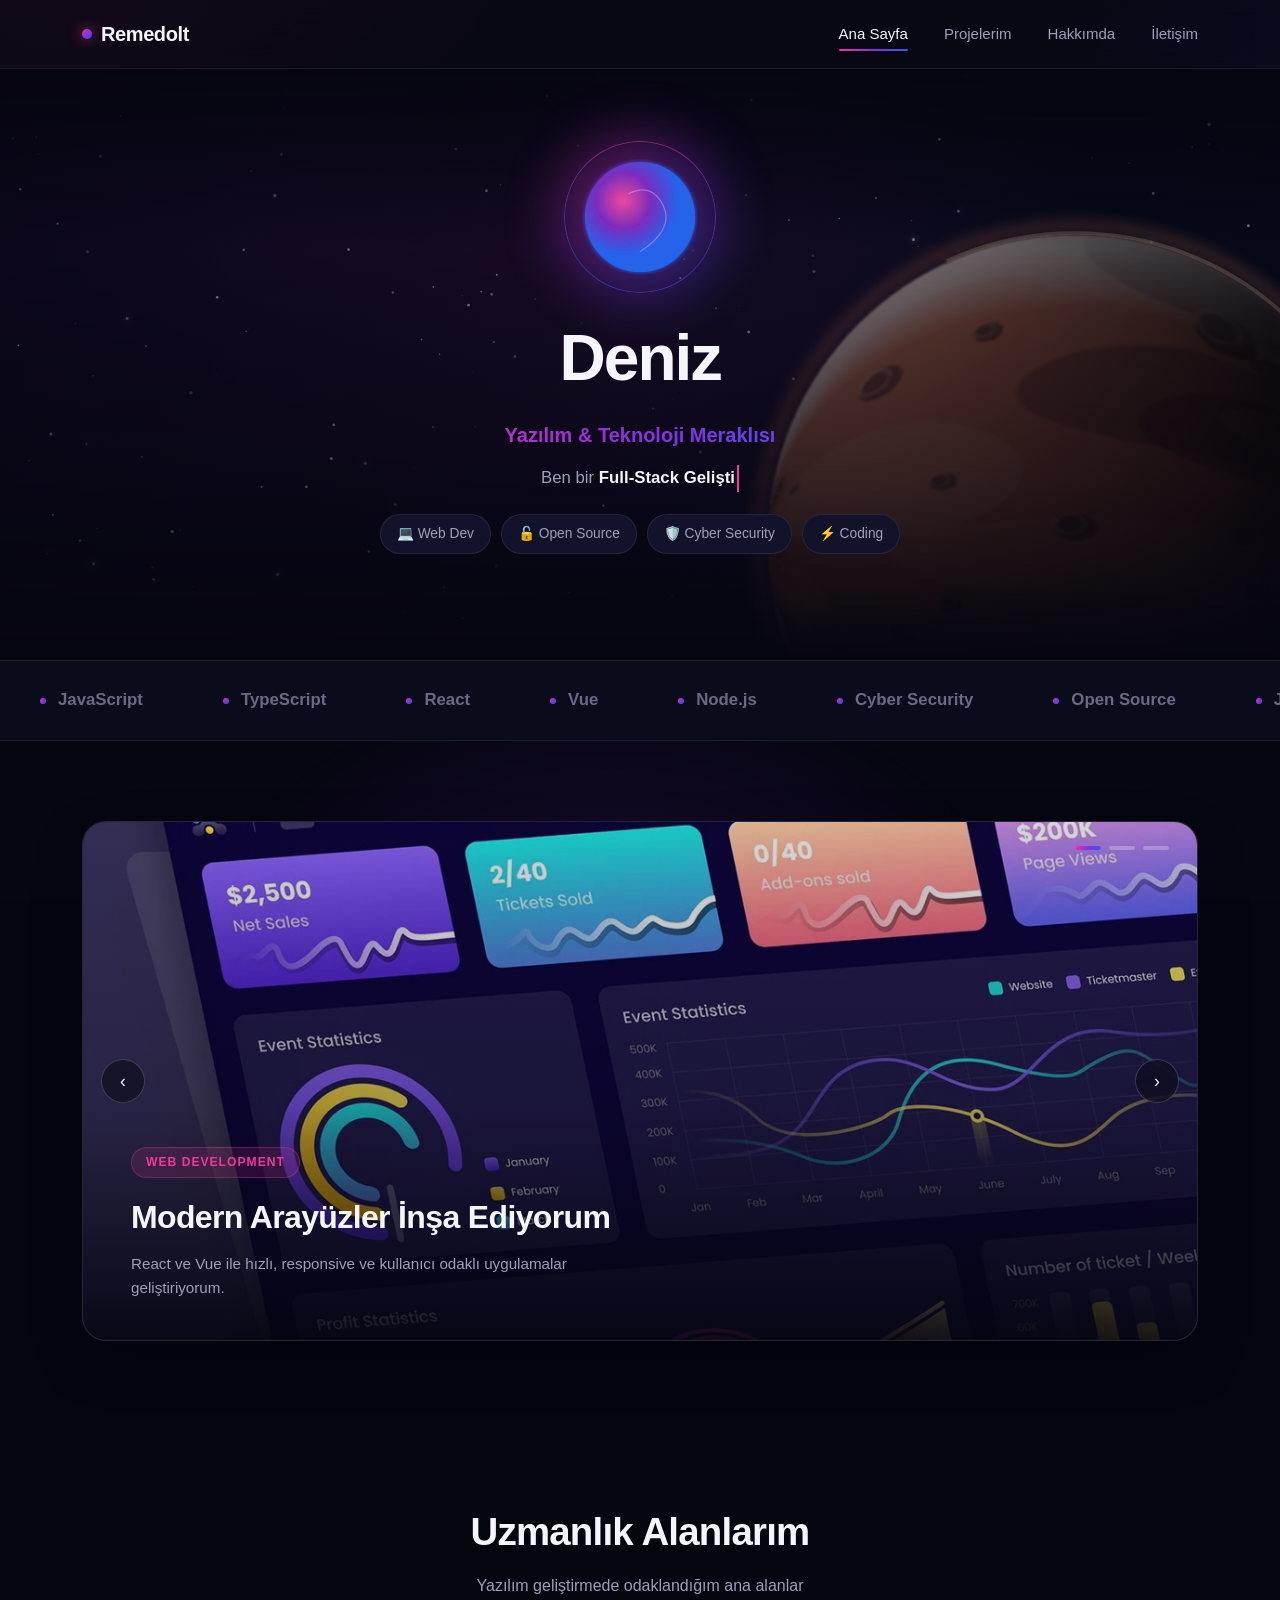
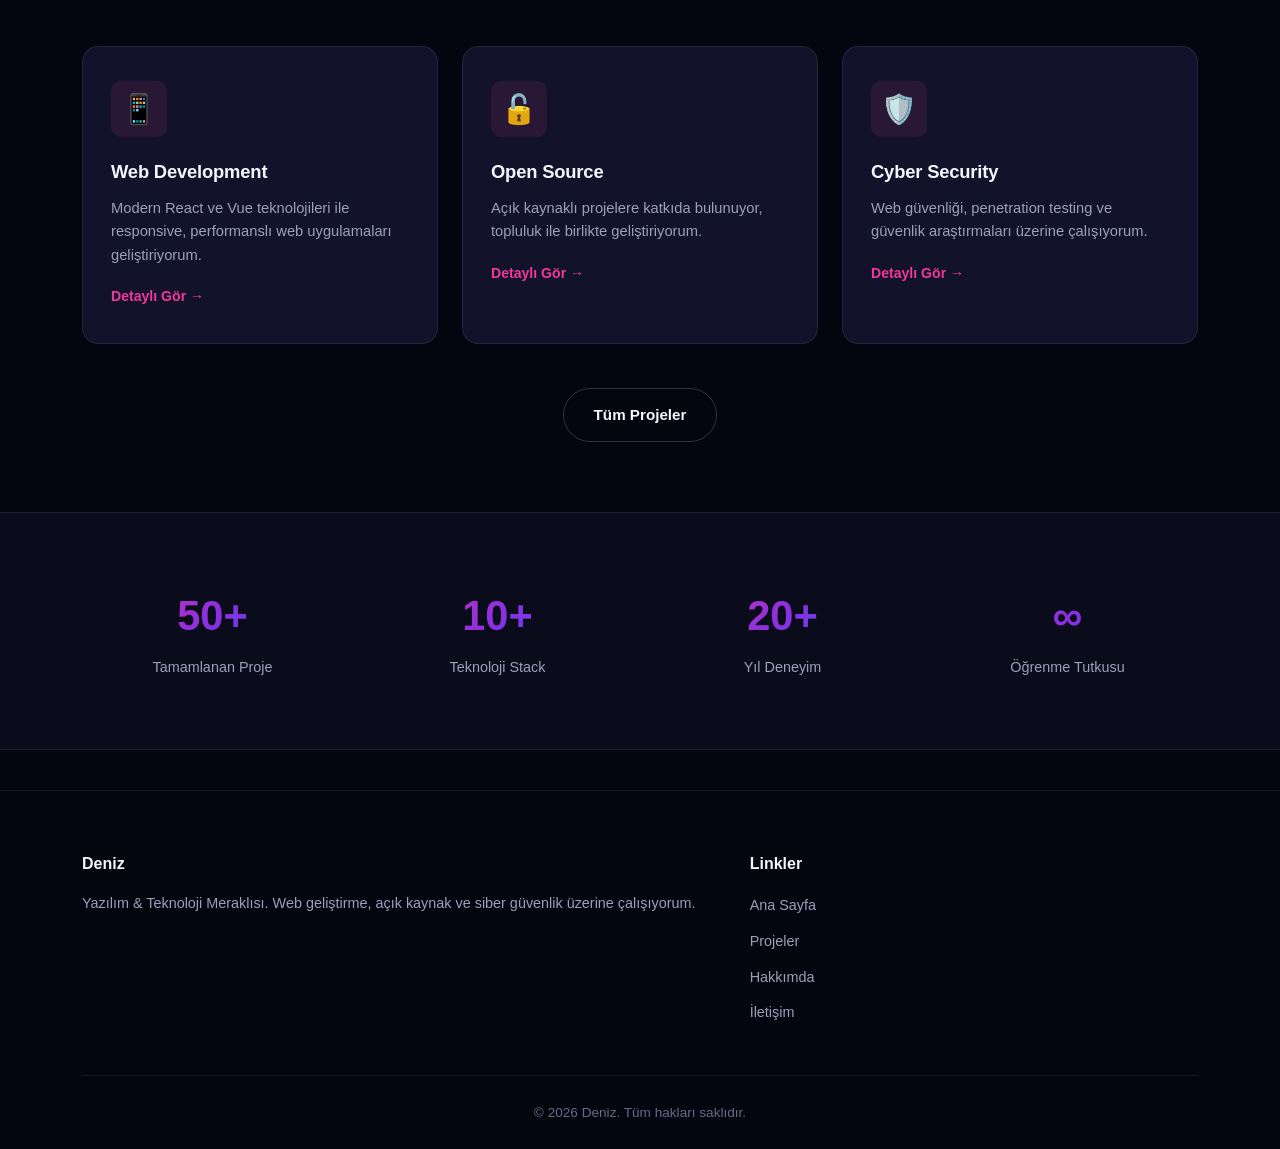
==== commit de07358a: "2" ====
--- a/index.html
+++ b/index.html
@@ -3,7 +3,7 @@
 <head>
     <meta charset="UTF-8">
     <meta name="viewport" content="width=device-width, initial-scale=1.0">
-    <meta http-equiv="Content-Security-Policy" content="default-src 'self'; script-src 'self'; style-src 'self' 'unsafe-inline' https://fonts.googleapis.com; font-src https://fonts.gstatic.com; img-src 'self' https://picsum.photos data:; connect-src 'self' https://api.web3forms.com; base-uri 'self'; form-action 'self'; object-src 'none'">
+    <meta http-equiv="Content-Security-Policy" content="default-src 'self'; script-src 'self'; style-src 'self' 'unsafe-inline' https://fonts.googleapis.com; font-src https://fonts.gstatic.com; img-src 'self' data:; connect-src 'self' https://api.web3forms.com; base-uri 'self'; form-action 'self'; object-src 'none'">
     <title>Deniz — Yazılım & Teknoloji Meraklısı</title>
     <link rel="icon" type="image/svg+xml" href="favicon.svg">
     <link rel="icon" type="image/png" sizes="32x32" href="favicon-32.png">
